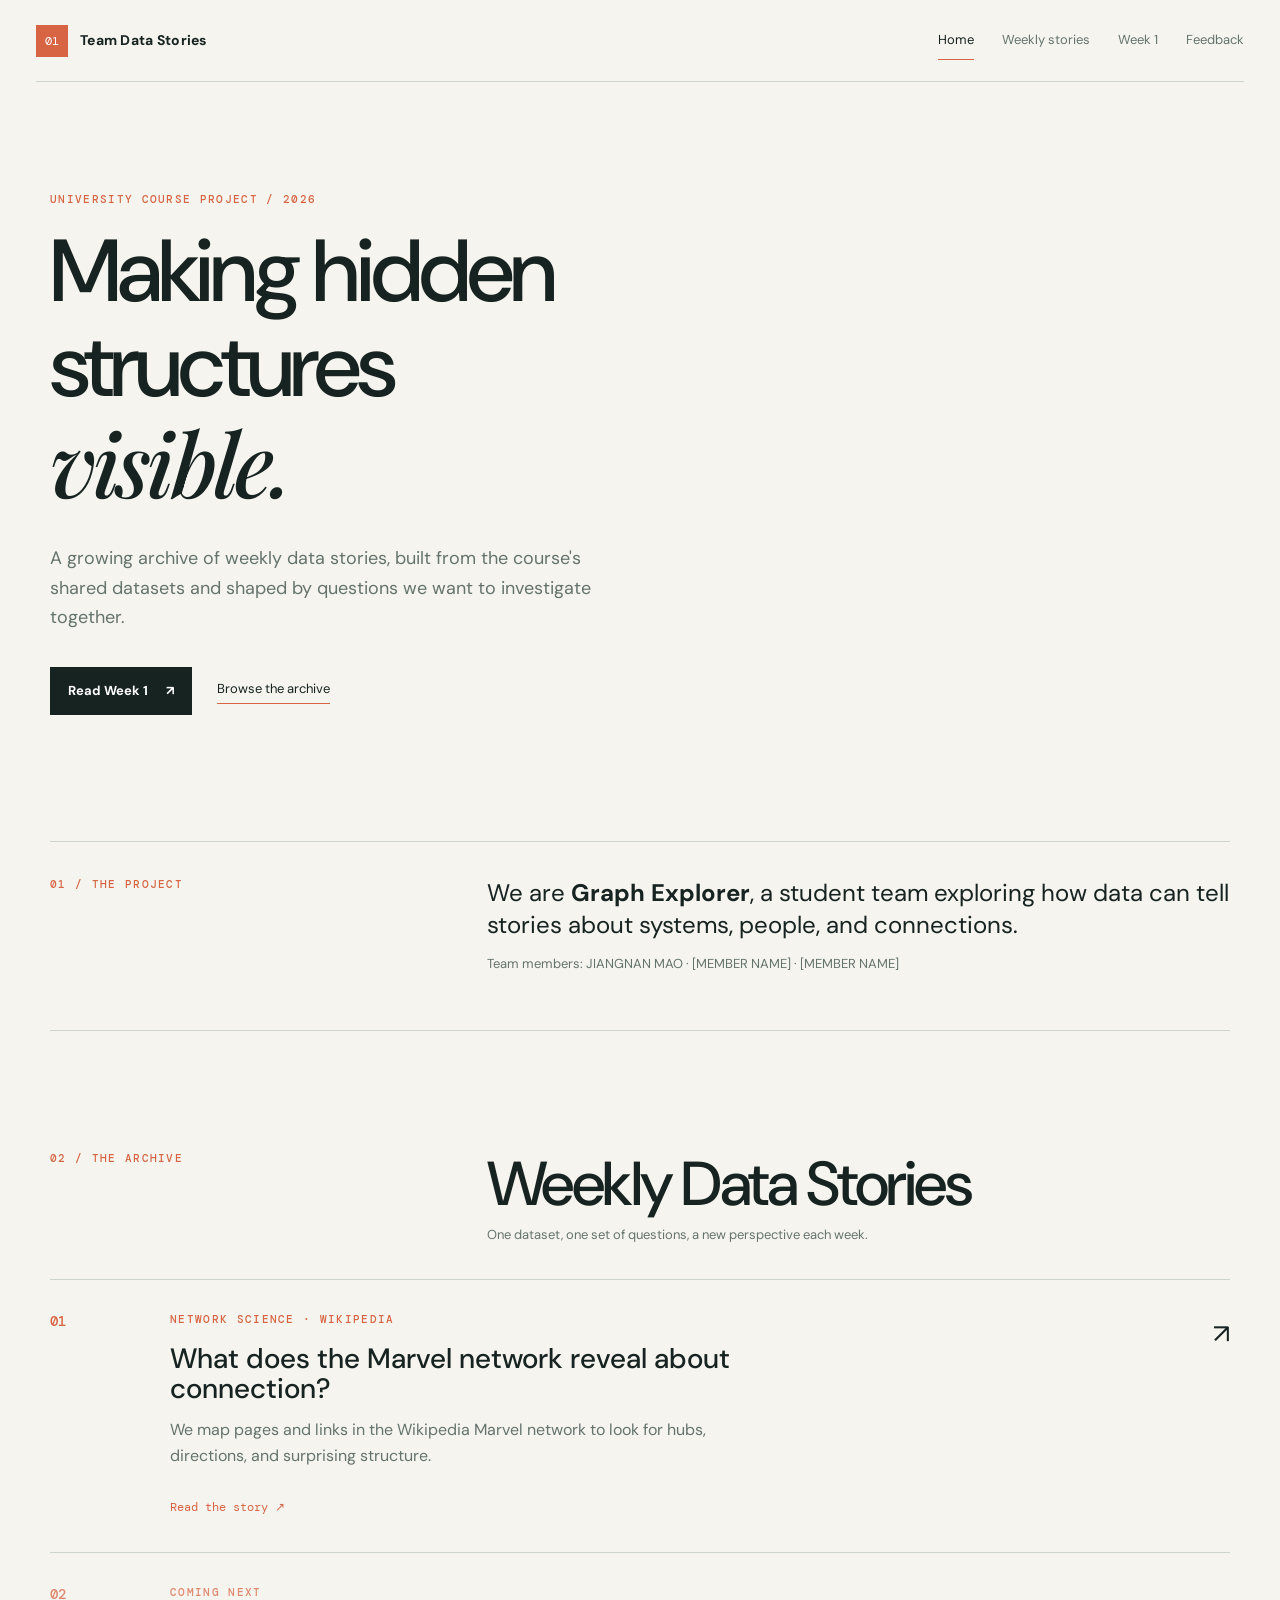
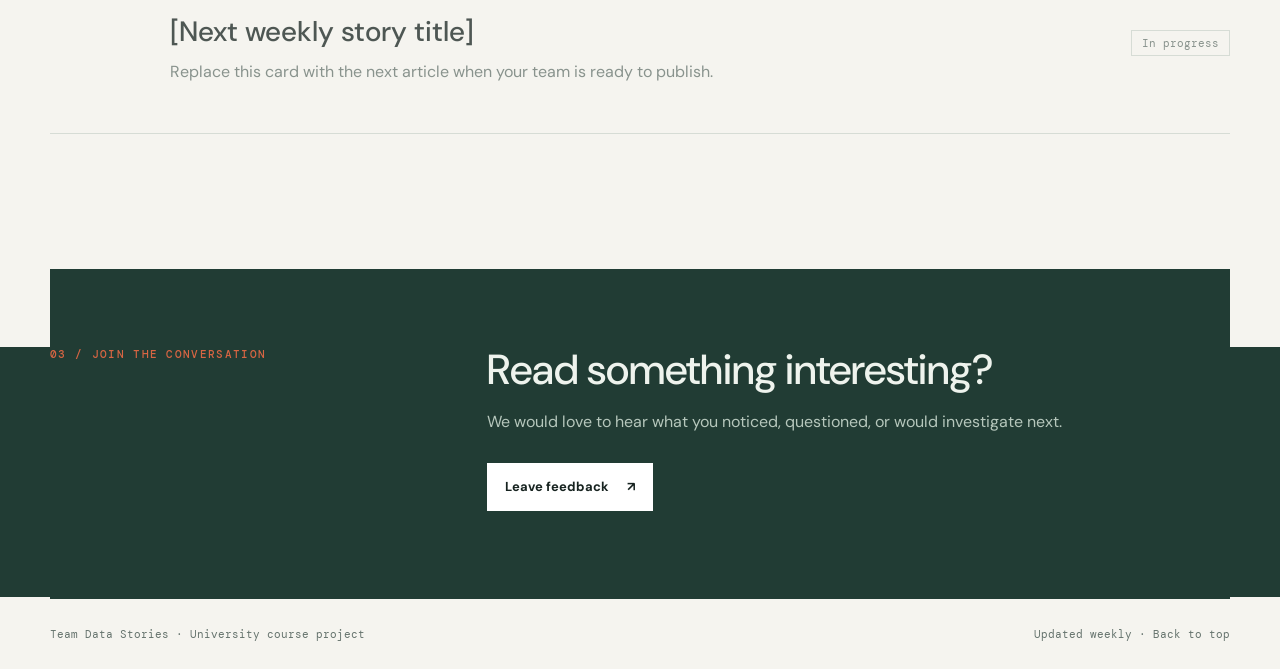
==== index.html @ f57da3f7 "Publish Graph Explorer data stories website" ====
<!doctype html>
<html lang="en">
<head>
  <meta charset="utf-8">
  <meta name="viewport" content="width=device-width, initial-scale=1">
  <meta name="description" content="Weekly interactive data stories by a university course project team.">
  <title>Team Data Stories | University Course Project</title>
  <link rel="stylesheet" href="styles.css">
  <script src="script.js" defer></script>
</head>
<body>
  <header class="site-header">
    <a class="brand" href="index.html" aria-label="Team Data Stories home"><span class="brand-mark">01</span><span>Team Data Stories</span></a>
    <button class="menu-toggle" type="button" aria-expanded="false" aria-controls="site-nav">Menu</button>
    <nav id="site-nav" class="site-nav" aria-label="Main navigation">
      <a class="active" href="index.html">Home</a><a href="index.html#stories">Weekly stories</a><a href="week1.html">Week 1</a><a href="index.html#feedback">Feedback</a>
    </nav>
  </header>
  <main>
    <section class="hero page-grid" aria-labelledby="hero-title">
      <div class="hero-copy">
        <p class="eyebrow">University course project / 2026</p>
        <!-- EDIT HERE: replace the project title and intro once your team has chosen them. -->
        <h1 id="hero-title">Making hidden structures<br><em>visible.</em></h1>
        <p class="hero-lede">A growing archive of weekly data stories, built from the course's shared datasets and shaped by questions we want to investigate together.</p>
        <div class="hero-actions"><a class="button button-dark" href="week1.html">Read Week 1 <span aria-hidden="true">↗</span></a><a class="text-link" href="#stories">Browse the archive</a></div>
      </div>
      <div class="hero-graphic" aria-label="Abstract network diagram showing connected points"><span class="orbit orbit-one"></span><span class="orbit orbit-two"></span><span class="node node-a"></span><span class="node node-b"></span><span class="node node-c"></span><span class="node node-d"></span><span class="node node-e"></span><span class="node node-f"></span><span class="line line-one"></span><span class="line line-two"></span><span class="line line-three"></span><span class="line line-four"></span><span class="graphic-label label-top">question</span><span class="graphic-label label-bottom">evidence</span></div>
    </section>
    <section class="intro-strip page-grid" aria-label="Project details"><p class="section-kicker">01 / The project</p><div><!-- EDIT HERE: replace the placeholders below with your team details. --><p class="intro-text">We are <strong>Graph Explorer</strong>, a student team exploring how data can tell stories about systems, people, and connections.</p><p class="muted">Team members: JIANGNAN MAO · [MEMBER NAME] · [MEMBER NAME]</p></div></section>
    <section id="stories" class="stories-section page-grid" aria-labelledby="stories-title"><div class="section-heading"><p class="section-kicker">02 / The archive</p><h2 id="stories-title">Weekly Data Stories</h2><p class="muted">One dataset, one set of questions, a new perspective each week.</p></div><div class="story-list"><a class="story-card story-card-featured" href="week1.html"><div class="story-number">01</div><div class="story-content"><p class="tag">Network science · Wikipedia</p><h3>What does the Marvel network reveal about connection?</h3><p>We map pages and links in the Wikipedia Marvel network to look for hubs, directions, and surprising structure.</p><span class="card-link">Read the story <span aria-hidden="true">↗</span></span></div><div class="card-arrow" aria-hidden="true">↗</div></a><div class="story-card story-card-next" aria-label="Week 2 placeholder"><div class="story-number">02</div><div class="story-content"><p class="tag">Coming next</p><h3>[Next weekly story title]</h3><p>Replace this card with the next article when your team is ready to publish.</p></div><span class="status-pill">In progress</span></div></div></section>
    <section id="feedback" class="feedback-band page-grid" aria-labelledby="feedback-title"><p class="section-kicker">03 / Join the conversation</p><div class="feedback-copy"><h2 id="feedback-title">Read something interesting?</h2><p>We would love to hear what you noticed, questioned, or would investigate next.</p><!-- EDIT HERE: replace the placeholder address before publishing. --><a class="button button-light" href="mailto:YOUR_TEAM_EMAIL@example.com?subject=Feedback%20on%20our%20data%20story">Leave feedback <span aria-hidden="true">↗</span></a></div></section>
  </main>
  <footer class="site-footer page-grid"><p>Team Data Stories · University course project</p><p>Updated weekly · <a href="index.html">Back to top</a></p></footer>
</body>
</html>
---- styles.css ----
@import url('https://fonts.googleapis.com/css2?family=DM+Mono:wght@400;500&family=DM+Sans:wght@400;500;700&family=Playfair+Display:ital,wght@0,500;0,600;1,500;1,600&display=swap');

.story-copy { max-width:680px; color:var(--muted); font-size:17px; }.story-copy strong { color:var(--ink); }.note { max-width:680px; margin:18px 0 0; color:var(--muted); font-size:12px; }.stat-row { display:grid; grid-template-columns:repeat(3, 1fr); gap:12px; margin:32px 0 0; }.stat-row div { padding:18px; background:var(--cream); border-top:2px solid var(--accent); }.stat-row strong { display:block; font-size:30px; line-height:1; }.stat-row span { display:block; margin-top:8px; color:var(--muted); font:11px var(--mono); }.method-details { max-width:680px; margin-top:30px; border-top:1px solid var(--line); border-bottom:1px solid var(--line); }.method-details summary { cursor:pointer; padding:15px 0; color:var(--accent); font:12px var(--mono); }.method-details p { margin:0 0 18px; color:var(--muted); font-size:14px; }.compare-callout { display:grid; grid-template-columns:1fr 1fr; gap:8px 20px; max-width:560px; margin:30px 0 0; padding:20px; background:var(--cream); }.compare-callout span { color:var(--muted); font:11px var(--mono); text-transform:uppercase; }.compare-callout strong { font-size:22px; }.node-explorer { max-width:680px; margin-top:30px; border:1px solid var(--line); background:#fbfaf6; }.explorer-tabs { display:flex; gap:0; border-bottom:1px solid var(--line); }.explorer-tab { flex:1; border:0; border-right:1px solid var(--line); padding:14px 12px; background:transparent; color:var(--muted); cursor:pointer; font:12px var(--mono); }.explorer-tab:last-child { border-right:0; }.explorer-tab.is-active { background:var(--deep); color:#fff; }.ranking-panel { padding:18px 20px 20px; }.ranking-panel.is-hidden { display:none; }.ranking-list { margin:0; padding-left:28px; }.ranking-list li { display:flex; justify-content:space-between; gap:20px; padding:9px 0 9px 6px; border-bottom:1px solid var(--line); }.ranking-list li::marker { color:var(--accent); font:12px var(--mono); }.ranking-list strong { color:var(--accent); font:500 14px var(--mono); }.ranking-caption { margin:15px 0 0; color:var(--muted); font-size:11px; }.reflection-box { max-width:680px; padding:22px 24px; border-left:3px solid var(--accent); background:var(--cream); }.reflection-box p { margin-bottom:15px; color:var(--muted); }.reflection-box p:last-child { margin-bottom:0; }.limitations-list { max-width:680px; margin:0; padding-left:20px; color:var(--muted); }.limitations-list li { margin-bottom:12px; padding-left:6px; }

:root { --ink:#172320; --muted:#65736d; --paper:#f5f4ef; --cream:#e9eee7; --accent:#d76543; --line:#ccd5cd; --deep:#213c34; --serif:'Playfair Display', Georgia, serif; --sans:'DM Sans', Arial, sans-serif; --mono:'DM Mono', monospace; }
* { box-sizing:border-box; }
html { scroll-behavior:smooth; }
body { margin:0; background:var(--paper); color:var(--ink); font-family:var(--sans); line-height:1.65; }
a { color:inherit; text-decoration:none; }
.page-grid { width:min(1180px, calc(100% - 72px)); margin:0 auto; }
.site-header { display:flex; align-items:center; justify-content:space-between; width:min(1280px, calc(100% - 72px)); margin:0 auto; min-height:82px; border-bottom:1px solid var(--line); }
.brand { display:flex; align-items:center; gap:12px; font-size:14px; font-weight:700; letter-spacing:.02em; }
.brand-mark { display:grid; place-items:center; width:32px; height:32px; background:var(--accent); color:#fff; font:12px var(--mono); }
.site-nav { display:flex; gap:28px; font-size:13px; color:var(--muted); }
.site-nav a { padding:8px 0; border-bottom:1px solid transparent; }
.site-nav a:hover,.site-nav a.active { color:var(--ink); border-color:var(--accent); }
.menu-toggle { display:none; border:1px solid var(--line); background:transparent; padding:8px 12px; font:12px var(--mono); }
.hero { display:grid; grid-template-columns:1.1fr .9fr; gap:7%; align-items:center; padding:110px 0 126px; }
.eyebrow,.section-kicker,.tag { margin:0 0 18px; color:var(--accent); font:500 11px var(--mono); letter-spacing:.12em; text-transform:uppercase; }
h1,h2,h3,p { margin-top:0; }
h1,h2,h3 { line-height:1.08; font-weight:500; }
h1 { margin-bottom:28px; font-size:clamp(48px, 7vw, 88px); letter-spacing:-.045em; }
h1 em,h2 em { font-family:var(--serif); font-weight:500; }
.hero-lede { max-width:560px; margin-bottom:34px; font-size:18px; color:var(--muted); }
.hero-actions { display:flex; align-items:center; gap:25px; }
.button { display:inline-flex; align-items:center; gap:18px; padding:13px 18px; font-size:13px; font-weight:700; transition:transform .2s ease, background .2s ease; }
.button:hover { transform:translateY(-2px); }
.button-dark { background:var(--ink); color:#fff; }.button-light { background:#fff; color:var(--ink); }
.text-link { border-bottom:1px solid var(--accent); padding-bottom:4px; font-size:13px; }
.hero-graphic { position:relative; aspect-ratio:1/1; max-width:450px; margin-left:auto; background:var(--cream); overflow:hidden; }
.hero-graphic:before { content:''; position:absolute; inset:13%; border:1px solid #b9cabe; border-radius:50%; }
.orbit { position:absolute; border:1px solid #b9cabe; border-radius:50%; }.orbit-one { inset:27% 7%; transform:rotate(36deg); }.orbit-two { inset:8% 28%; transform:rotate(-43deg); }
.node { position:absolute; width:14px; height:14px; border-radius:50%; background:var(--accent); z-index:2; }.node-a{top:23%;left:23%}.node-b{top:42%;left:51%}.node-c{top:68%;left:25%}.node-d{top:25%;right:19%}.node-e{bottom:16%;right:27%}.node-f{top:62%;right:11%;width:8px;height:8px;background:var(--deep)}
.line { position:absolute; height:1px; background:#8aa599; transform-origin:left; z-index:1; }.line-one{width:180px;top:27%;left:25%;transform:rotate(27deg)}.line-two{width:150px;top:45%;left:52%;transform:rotate(53deg)}.line-three{width:155px;top:69%;left:27%;transform:rotate(-18deg)}.line-four{width:195px;top:28%;left:26%;transform:rotate(-3deg)}
.graphic-label { position:absolute; font:11px var(--mono); color:var(--muted); }.label-top{top:10%;right:10%}.label-bottom{bottom:9%;left:11%}
.intro-strip { display:grid; grid-template-columns:1fr 2.1fr; gap:7%; padding:35px 0 42px; border-top:1px solid var(--line); border-bottom:1px solid var(--line); }.intro-text { max-width:760px; margin-bottom:12px; font-size:24px; line-height:1.35; }.muted { color:var(--muted); font-size:13px; }
.stories-section { padding:120px 0 135px; }.section-heading { display:grid; grid-template-columns:1fr 2.1fr; gap:7%; align-items:end; margin-bottom:40px; }.section-heading .section-kicker { align-self:start; }.section-heading h2 { margin:0; font-size:clamp(38px,5vw,62px); letter-spacing:-.04em; }.section-heading .muted { grid-column:2; margin:0; }
.story-list { border-top:1px solid var(--line); }.story-card { display:grid; grid-template-columns:90px 1fr auto; gap:30px; align-items:start; padding:32px 0; border-bottom:1px solid var(--line); transition:padding .2s ease, background .2s ease; }.story-card-featured:hover { padding-left:14px; padding-right:14px; background:var(--cream); }.story-number { font:500 14px var(--mono); color:var(--accent); }.story-content { max-width:650px; }.story-content h3 { margin-bottom:12px; font-size:28px; }.story-content p:not(.tag) { color:var(--muted); max-width:570px; }.card-link { display:inline-block; margin-top:14px; color:var(--accent); font:12px var(--mono); }.card-arrow { font-size:27px; }.status-pill { align-self:center; border:1px solid var(--line); padding:5px 10px; color:var(--muted); font:11px var(--mono); }.story-card-next { opacity:.75; }
.feedback-band { display:grid; grid-template-columns:1fr 2.1fr; gap:7%; padding:78px 0 88px; background:var(--deep); color:#eef3ed; }.feedback-band:before { content:''; position:absolute; left:0; right:0; height:250px; background:var(--deep); z-index:-1; }.feedback-copy h2 { margin-bottom:16px; font-size:42px; }.feedback-copy p { color:#b6c7bc; margin-bottom:28px; }
.site-footer { display:flex; justify-content:space-between; padding:28px 0; color:var(--muted); font:11px var(--mono); }.site-footer p { margin:0; }
.article-hero { padding:100px 0 70px; border-bottom:1px solid var(--line); }.article-hero h1 { max-width:900px; font-size:clamp(48px,7vw,82px); }.article-dek { max-width:600px; color:var(--muted); font-size:18px; }.article-meta { display:flex; gap:25px; margin-top:52px; color:var(--muted); font:11px var(--mono); text-transform:uppercase; letter-spacing:.05em; }.article-layout { display:grid; grid-template-columns:220px minmax(0,700px); gap:10%; padding-top:72px; padding-bottom:100px; }.article-toc { position:sticky; top:24px; align-self:start; display:flex; flex-direction:column; gap:11px; font-size:12px; }.article-toc a { color:var(--muted); }.article-toc a:hover { color:var(--accent); }.article-body { min-width:0; }.article-section { padding:58px 0; border-top:1px solid var(--line); scroll-margin-top:20px; }.article-section.first-section { padding-top:0; border-top:0; }.article-section h2 { margin-bottom:18px; font-size:39px; letter-spacing:-.03em; }.placeholder-copy { color:var(--muted); font-size:17px; }.visual-section { padding-bottom:70px; }.data-figure { margin:34px 0 0; }.data-figure img { display:block; width:100%; height:auto; background:var(--cream); border:1px solid var(--line); }.data-figure figcaption { margin-top:10px; color:var(--muted); font-size:11px; }.placeholder-list { border-left:3px solid var(--accent); padding-left:20px; color:var(--muted); }.placeholder-list p { margin-bottom:12px; }.final-section { padding-bottom:0; }.final-section .text-link { display:inline-block; margin-top:15px; }
+@media (max-width:760px) { .page-grid,.site-header{width:min(100% - 36px,1180px)} .site-header{min-height:70px}.menu-toggle{display:block}.site-nav{display:none;position:absolute;top:70px;left:18px;right:18px;z-index:5;flex-direction:column;gap:0;padding:10px 18px;background:var(--paper);border:1px solid var(--line)}.site-nav.is-open{display:flex}.site-nav a{padding:10px 0}.hero{grid-template-columns:1fr;gap:48px;padding:70px 0 78px}.hero h1{font-size:56px}.hero-lede{font-size:16px}.hero-graphic{width:82%;margin:0 auto}.intro-strip,.section-heading,.feedback-band{grid-template-columns:1fr;gap:18px}.intro-text{font-size:21px}.section-heading{margin-bottom:28px}.section-heading .muted{grid-column:auto}.stories-section{padding:80px 0}.story-card{grid-template-columns:38px 1fr;gap:14px}.card-arrow,.status-pill{display:none}.story-content h3{font-size:24px}.feedback-band{padding:60px 18px;margin:0;width:100%;}.feedback-band:before{height:290px}.article-hero{padding:70px 0 48px}.article-hero h1{font-size:52px}.article-layout{grid-template-columns:1fr;gap:36px;padding-top:48px}.article-toc{position:static;display:grid;grid-template-columns:repeat(2,1fr);gap:10px 18px;padding-bottom:25px;border-bottom:1px solid var(--line)}.article-toc .section-kicker{grid-column:1/-1;margin-bottom:2px}.article-section h2{font-size:34px}.site-footer{display:block;padding:24px 0}.site-footer p+p{margin-top:8px} }
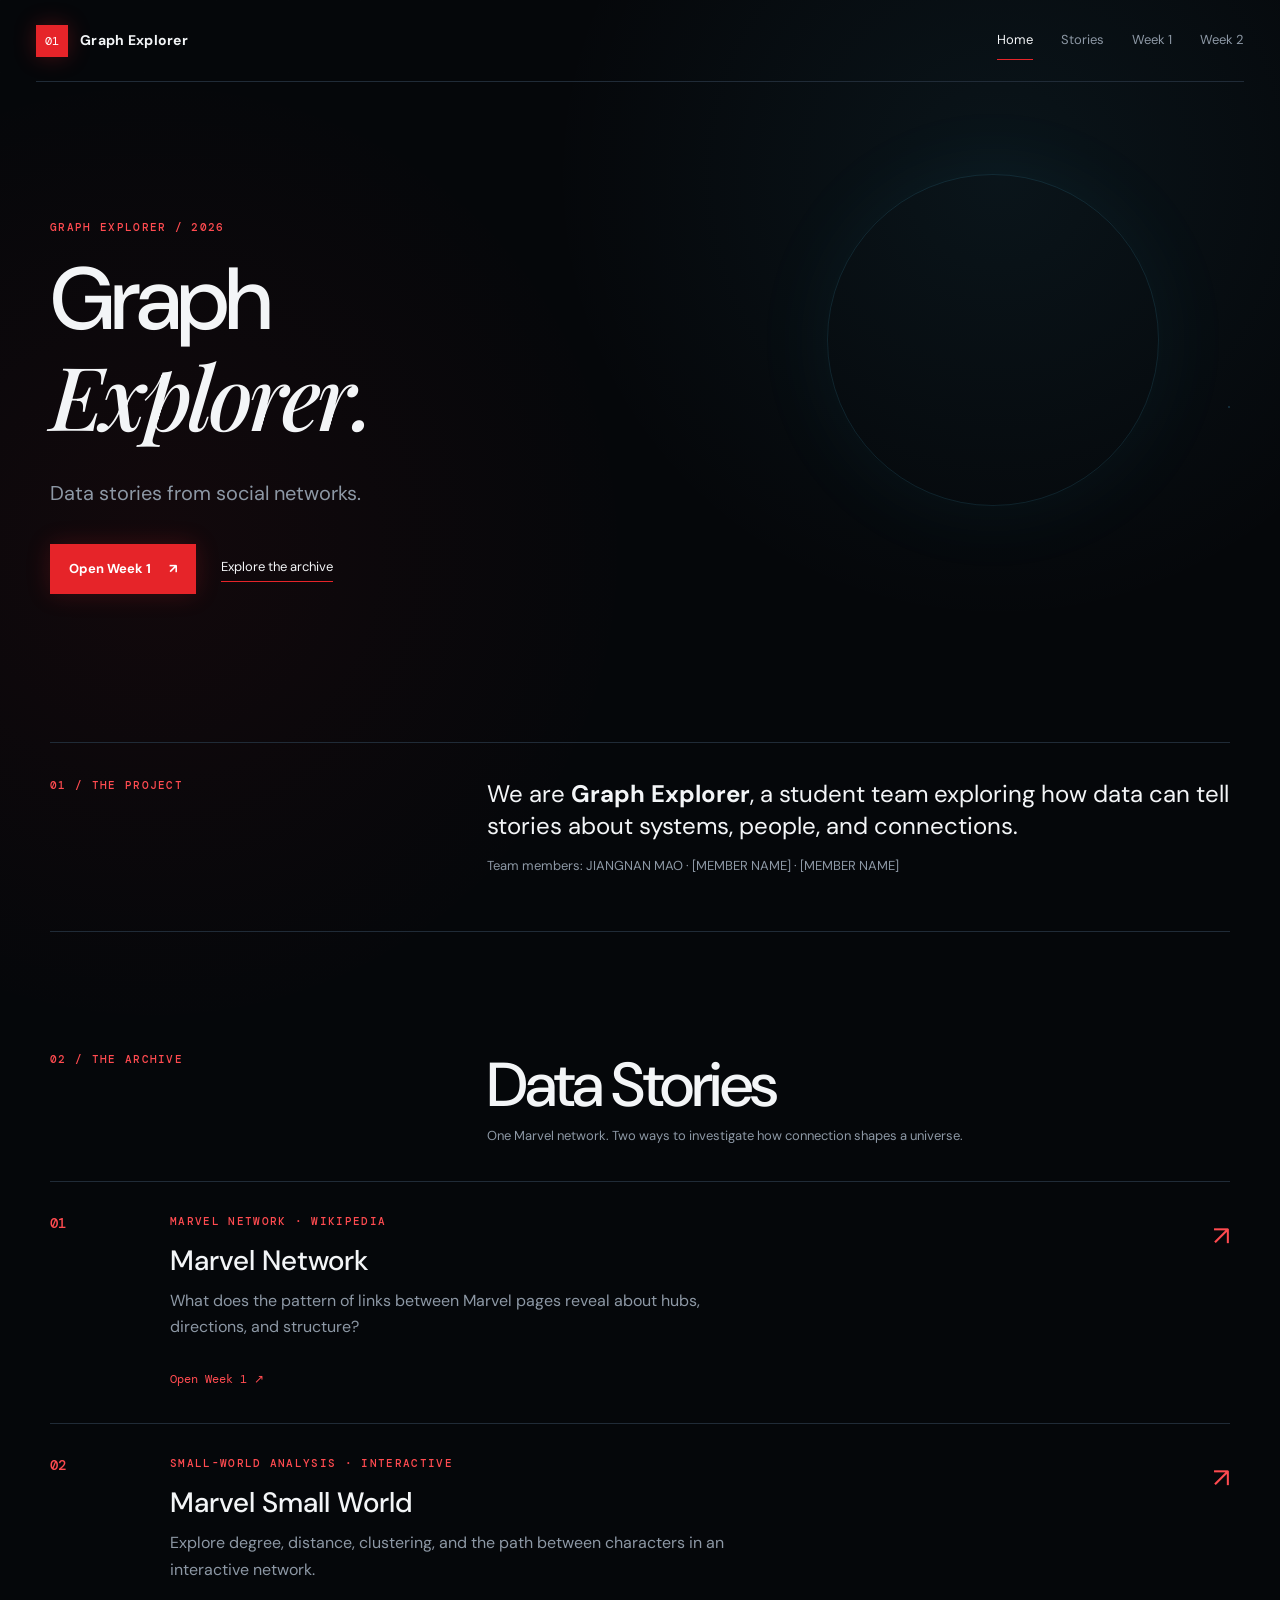
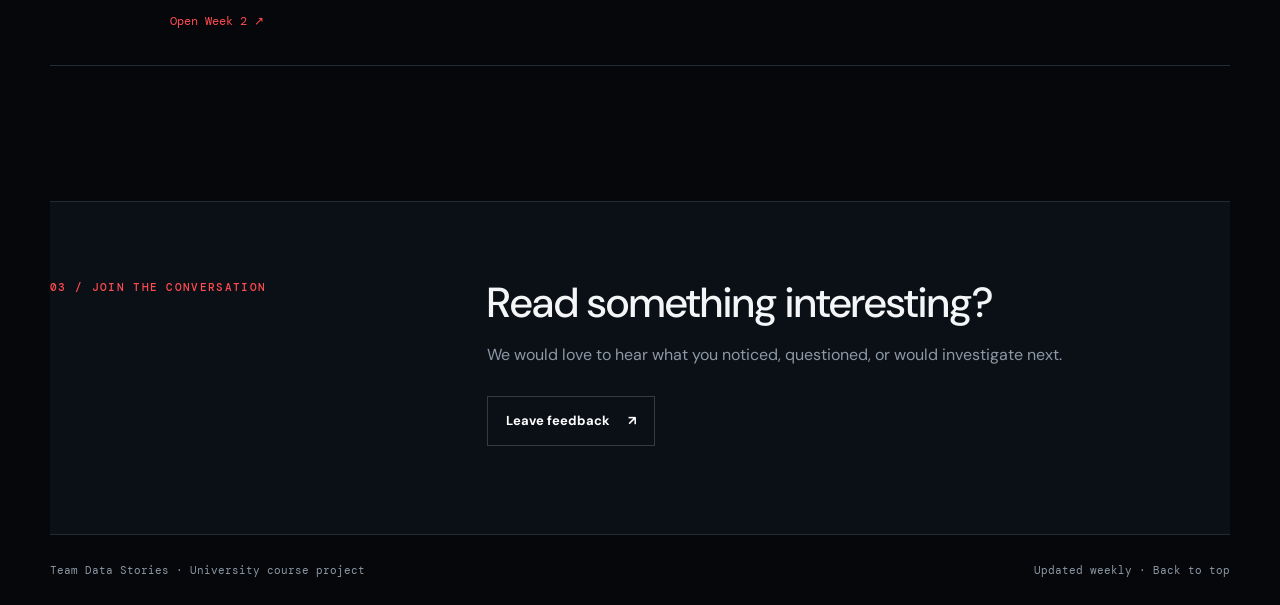
==== commit 076eabd0: "Publish complete Week 2 website" ====
--- a/index.html
+++ b/index.html
@@ -10,25 +10,25 @@
 </head>
 <body>
   <header class="site-header">
-    <a class="brand" href="index.html" aria-label="Team Data Stories home"><span class="brand-mark">01</span><span>Team Data Stories</span></a>
+    <a class="brand" href="index.html" aria-label="Graph Explorer home"><span class="brand-mark">01</span><span>Graph Explorer</span></a>
     <button class="menu-toggle" type="button" aria-expanded="false" aria-controls="site-nav">Menu</button>
     <nav id="site-nav" class="site-nav" aria-label="Main navigation">
-      <a class="active" href="index.html">Home</a><a href="index.html#stories">Weekly stories</a><a href="week1.html">Week 1</a><a href="index.html#feedback">Feedback</a>
+      <a class="active" href="index.html">Home</a><a href="index.html#stories">Stories</a><a href="week1.html">Week 1</a><a href="week2/week2.html">Week 2</a>
     </nav>
   </header>
   <main>
     <section class="hero page-grid" aria-labelledby="hero-title">
       <div class="hero-copy">
-        <p class="eyebrow">University course project / 2026</p>
+        <p class="eyebrow">Graph Explorer / 2026</p>
         <!-- EDIT HERE: replace the project title and intro once your team has chosen them. -->
-        <h1 id="hero-title">Making hidden structures<br><em>visible.</em></h1>
-        <p class="hero-lede">A growing archive of weekly data stories, built from the course's shared datasets and shaped by questions we want to investigate together.</p>
-        <div class="hero-actions"><a class="button button-dark" href="week1.html">Read Week 1 <span aria-hidden="true">↗</span></a><a class="text-link" href="#stories">Browse the archive</a></div>
+        <h1 id="hero-title">Graph<br><em>Explorer.</em></h1>
+        <p class="hero-lede">Data stories from social networks.</p>
+        <div class="hero-actions"><a class="button button-dark" href="week1.html">Open Week 1 <span aria-hidden="true">↗</span></a><a class="text-link" href="#stories">Explore the archive</a></div>
       </div>
       <div class="hero-graphic" aria-label="Abstract network diagram showing connected points"><span class="orbit orbit-one"></span><span class="orbit orbit-two"></span><span class="node node-a"></span><span class="node node-b"></span><span class="node node-c"></span><span class="node node-d"></span><span class="node node-e"></span><span class="node node-f"></span><span class="line line-one"></span><span class="line line-two"></span><span class="line line-three"></span><span class="line line-four"></span><span class="graphic-label label-top">question</span><span class="graphic-label label-bottom">evidence</span></div>
     </section>
     <section class="intro-strip page-grid" aria-label="Project details"><p class="section-kicker">01 / The project</p><div><!-- EDIT HERE: replace the placeholders below with your team details. --><p class="intro-text">We are <strong>Graph Explorer</strong>, a student team exploring how data can tell stories about systems, people, and connections.</p><p class="muted">Team members: JIANGNAN MAO · [MEMBER NAME] · [MEMBER NAME]</p></div></section>
-    <section id="stories" class="stories-section page-grid" aria-labelledby="stories-title"><div class="section-heading"><p class="section-kicker">02 / The archive</p><h2 id="stories-title">Weekly Data Stories</h2><p class="muted">One dataset, one set of questions, a new perspective each week.</p></div><div class="story-list"><a class="story-card story-card-featured" href="week1.html"><div class="story-number">01</div><div class="story-content"><p class="tag">Network science · Wikipedia</p><h3>What does the Marvel network reveal about connection?</h3><p>We map pages and links in the Wikipedia Marvel network to look for hubs, directions, and surprising structure.</p><span class="card-link">Read the story <span aria-hidden="true">↗</span></span></div><div class="card-arrow" aria-hidden="true">↗</div></a><div class="story-card story-card-next" aria-label="Week 2 placeholder"><div class="story-number">02</div><div class="story-content"><p class="tag">Coming next</p><h3>[Next weekly story title]</h3><p>Replace this card with the next article when your team is ready to publish.</p></div><span class="status-pill">In progress</span></div></div></section>
+    <section id="stories" class="stories-section page-grid" aria-labelledby="stories-title"><div class="section-heading"><p class="section-kicker">02 / The archive</p><h2 id="stories-title">Data Stories</h2><p class="muted">One Marvel network. Two ways to investigate how connection shapes a universe.</p></div><div class="story-list"><a class="story-card story-card-featured" href="week1.html"><div class="story-number">01</div><div class="story-content"><p class="tag">Marvel network · Wikipedia</p><h3>Marvel Network</h3><p>What does the pattern of links between Marvel pages reveal about hubs, directions, and structure?</p><span class="card-link">Open Week 1 <span aria-hidden="true">↗</span></span></div><div class="card-arrow" aria-hidden="true">↗</div></a><a class="story-card story-card-featured" href="week2/week2.html"><div class="story-number">02</div><div class="story-content"><p class="tag">Small-world analysis · Interactive</p><h3>Marvel Small World</h3><p>Explore degree, distance, clustering, and the path between characters in an interactive network.</p><span class="card-link">Open Week 2 <span aria-hidden="true">↗</span></span></div><div class="card-arrow" aria-hidden="true">↗</div></a></div></section>
     <section id="feedback" class="feedback-band page-grid" aria-labelledby="feedback-title"><p class="section-kicker">03 / Join the conversation</p><div class="feedback-copy"><h2 id="feedback-title">Read something interesting?</h2><p>We would love to hear what you noticed, questioned, or would investigate next.</p><!-- EDIT HERE: replace the placeholder address before publishing. --><a class="button button-light" href="mailto:YOUR_TEAM_EMAIL@example.com?subject=Feedback%20on%20our%20data%20story">Leave feedback <span aria-hidden="true">↗</span></a></div></section>
   </main>
   <footer class="site-footer page-grid"><p>Team Data Stories · University course project</p><p>Updated weekly · <a href="index.html">Back to top</a></p></footer>
--- a/styles.css
+++ b/styles.css
@@ -1,42 +1,64 @@
 @import url('https://fonts.googleapis.com/css2?family=DM+Mono:wght@400;500&family=DM+Sans:wght@400;500;700&family=Playfair+Display:ital,wght@0,500;0,600;1,500;1,600&display=swap');
 
-.story-copy { max-width:680px; color:var(--muted); font-size:17px; }.story-copy strong { color:var(--ink); }.note { max-width:680px; margin:18px 0 0; color:var(--muted); font-size:12px; }.stat-row { display:grid; grid-template-columns:repeat(3, 1fr); gap:12px; margin:32px 0 0; }.stat-row div { padding:18px; background:var(--cream); border-top:2px solid var(--accent); }.stat-row strong { display:block; font-size:30px; line-height:1; }.stat-row span { display:block; margin-top:8px; color:var(--muted); font:11px var(--mono); }.method-details { max-width:680px; margin-top:30px; border-top:1px solid var(--line); border-bottom:1px solid var(--line); }.method-details summary { cursor:pointer; padding:15px 0; color:var(--accent); font:12px var(--mono); }.method-details p { margin:0 0 18px; color:var(--muted); font-size:14px; }.compare-callout { display:grid; grid-template-columns:1fr 1fr; gap:8px 20px; max-width:560px; margin:30px 0 0; padding:20px; background:var(--cream); }.compare-callout span { color:var(--muted); font:11px var(--mono); text-transform:uppercase; }.compare-callout strong { font-size:22px; }.node-explorer { max-width:680px; margin-top:30px; border:1px solid var(--line); background:#fbfaf6; }.explorer-tabs { display:flex; gap:0; border-bottom:1px solid var(--line); }.explorer-tab { flex:1; border:0; border-right:1px solid var(--line); padding:14px 12px; background:transparent; color:var(--muted); cursor:pointer; font:12px var(--mono); }.explorer-tab:last-child { border-right:0; }.explorer-tab.is-active { background:var(--deep); color:#fff; }.ranking-panel { padding:18px 20px 20px; }.ranking-panel.is-hidden { display:none; }.ranking-list { margin:0; padding-left:28px; }.ranking-list li { display:flex; justify-content:space-between; gap:20px; padding:9px 0 9px 6px; border-bottom:1px solid var(--line); }.ranking-list li::marker { color:var(--accent); font:12px var(--mono); }.ranking-list strong { color:var(--accent); font:500 14px var(--mono); }.ranking-caption { margin:15px 0 0; color:var(--muted); font-size:11px; }.reflection-box { max-width:680px; padding:22px 24px; border-left:3px solid var(--accent); background:var(--cream); }.reflection-box p { margin-bottom:15px; color:var(--muted); }.reflection-box p:last-child { margin-bottom:0; }.limitations-list { max-width:680px; margin:0; padding-left:20px; color:var(--muted); }.limitations-list li { margin-bottom:12px; padding-left:6px; }
-
-:root { --ink:#172320; --muted:#65736d; --paper:#f5f4ef; --cream:#e9eee7; --accent:#d76543; --line:#ccd5cd; --deep:#213c34; --serif:'Playfair Display', Georgia, serif; --sans:'DM Sans', Arial, sans-serif; --mono:'DM Mono', monospace; }
+:root {
+  --ink:#f3f5f7; --muted:#8d98a5; --paper:#05070a; --cream:#111923; --panel:#0b1017;
+  --accent:#e62429; --accent-bright:#ff4b50; --cyan:#4cc9f0; --line:#202b37; --deep:#111923;
+  --serif:'Playfair Display', Georgia, serif; --sans:'DM Sans', Arial, sans-serif; --mono:'DM Mono', monospace;
+}
 * { box-sizing:border-box; }
 html { scroll-behavior:smooth; }
-body { margin:0; background:var(--paper); color:var(--ink); font-family:var(--sans); line-height:1.65; }
+body { margin:0; background:radial-gradient(circle at 78% 8%, rgba(76,201,240,.07), transparent 28rem), radial-gradient(circle at 12% 25%, rgba(230,36,41,.06), transparent 30rem), var(--paper); color:var(--ink); font-family:var(--sans); line-height:1.65; }
+body::before { position:fixed; inset:0; z-index:-1; pointer-events:none; opacity:.18; background-image:linear-gradient(rgba(255,255,255,.025) 1px, transparent 1px), linear-gradient(90deg, rgba(255,255,255,.025) 1px, transparent 1px); background-size:72px 72px; content:''; mask-image:linear-gradient(to bottom, #000, transparent 72%); }
 a { color:inherit; text-decoration:none; }
 .page-grid { width:min(1180px, calc(100% - 72px)); margin:0 auto; }
-.site-header { display:flex; align-items:center; justify-content:space-between; width:min(1280px, calc(100% - 72px)); margin:0 auto; min-height:82px; border-bottom:1px solid var(--line); }
-.brand { display:flex; align-items:center; gap:12px; font-size:14px; font-weight:700; letter-spacing:.02em; }
-.brand-mark { display:grid; place-items:center; width:32px; height:32px; background:var(--accent); color:#fff; font:12px var(--mono); }
-.site-nav { display:flex; gap:28px; font-size:13px; color:var(--muted); }
-.site-nav a { padding:8px 0; border-bottom:1px solid transparent; }
+.site-header { position:relative; z-index:5; display:flex; align-items:center; justify-content:space-between; width:min(1280px, calc(100% - 72px)); min-height:82px; margin:0 auto; border-bottom:1px solid var(--line); }
+.brand { display:flex; align-items:center; gap:12px; color:var(--ink); font-size:14px; font-weight:700; letter-spacing:.02em; }
+.brand-mark { display:grid; place-items:center; width:32px; height:32px; background:var(--accent); color:#fff; font:12px var(--mono); box-shadow:0 0 22px rgba(230,36,41,.28); }
+.site-nav { display:flex; gap:28px; color:var(--muted); font-size:13px; }
+.site-nav a { padding:8px 0; border-bottom:1px solid transparent; transition:color .2s, border-color .2s; }
 .site-nav a:hover,.site-nav a.active { color:var(--ink); border-color:var(--accent); }
-.menu-toggle { display:none; border:1px solid var(--line); background:transparent; padding:8px 12px; font:12px var(--mono); }
-.hero { display:grid; grid-template-columns:1.1fr .9fr; gap:7%; align-items:center; padding:110px 0 126px; }
-.eyebrow,.section-kicker,.tag { margin:0 0 18px; color:var(--accent); font:500 11px var(--mono); letter-spacing:.12em; text-transform:uppercase; }
+.menu-toggle { display:none; border:1px solid var(--line); background:var(--panel); color:var(--ink); padding:8px 12px; font:12px var(--mono); }
+.eyebrow,.section-kicker,.tag { margin:0 0 18px; color:var(--accent-bright); font:500 11px var(--mono); letter-spacing:.12em; text-transform:uppercase; }
 h1,h2,h3,p { margin-top:0; }
 h1,h2,h3 { line-height:1.08; font-weight:500; }
 h1 { margin-bottom:28px; font-size:clamp(48px, 7vw, 88px); letter-spacing:-.045em; }
 h1 em,h2 em { font-family:var(--serif); font-weight:500; }
-.hero-lede { max-width:560px; margin-bottom:34px; font-size:18px; color:var(--muted); }
+.hero { position:relative; display:grid; grid-template-columns:1.1fr .9fr; gap:7%; align-items:center; min-height:660px; padding:100px 0 110px; }
+.hero::after { position:absolute; right:6%; top:14%; width:330px; height:330px; border:1px solid rgba(76,201,240,.13); border-radius:50%; box-shadow:0 0 90px rgba(76,201,240,.06); content:''; pointer-events:none; }
+.hero-copy { position:relative; z-index:1; }
+.hero-lede { max-width:560px; margin-bottom:34px; color:var(--muted); font-size:20px; }
 .hero-actions { display:flex; align-items:center; gap:25px; }
-.button { display:inline-flex; align-items:center; gap:18px; padding:13px 18px; font-size:13px; font-weight:700; transition:transform .2s ease, background .2s ease; }
+.button { display:inline-flex; align-items:center; gap:18px; padding:13px 18px; border:1px solid transparent; font-size:13px; font-weight:700; transition:transform .2s, background .2s, border-color .2s; }
 .button:hover { transform:translateY(-2px); }
-.button-dark { background:var(--ink); color:#fff; }.button-light { background:#fff; color:var(--ink); }
-.text-link { border-bottom:1px solid var(--accent); padding-bottom:4px; font-size:13px; }
-.hero-graphic { position:relative; aspect-ratio:1/1; max-width:450px; margin-left:auto; background:var(--cream); overflow:hidden; }
-.hero-graphic:before { content:''; position:absolute; inset:13%; border:1px solid #b9cabe; border-radius:50%; }
-.orbit { position:absolute; border:1px solid #b9cabe; border-radius:50%; }.orbit-one { inset:27% 7%; transform:rotate(36deg); }.orbit-two { inset:8% 28%; transform:rotate(-43deg); }
-.node { position:absolute; width:14px; height:14px; border-radius:50%; background:var(--accent); z-index:2; }.node-a{top:23%;left:23%}.node-b{top:42%;left:51%}.node-c{top:68%;left:25%}.node-d{top:25%;right:19%}.node-e{bottom:16%;right:27%}.node-f{top:62%;right:11%;width:8px;height:8px;background:var(--deep)}
-.line { position:absolute; height:1px; background:#8aa599; transform-origin:left; z-index:1; }.line-one{width:180px;top:27%;left:25%;transform:rotate(27deg)}.line-two{width:150px;top:45%;left:52%;transform:rotate(53deg)}.line-three{width:155px;top:69%;left:27%;transform:rotate(-18deg)}.line-four{width:195px;top:28%;left:26%;transform:rotate(-3deg)}
-.graphic-label { position:absolute; font:11px var(--mono); color:var(--muted); }.label-top{top:10%;right:10%}.label-bottom{bottom:9%;left:11%}
-.intro-strip { display:grid; grid-template-columns:1fr 2.1fr; gap:7%; padding:35px 0 42px; border-top:1px solid var(--line); border-bottom:1px solid var(--line); }.intro-text { max-width:760px; margin-bottom:12px; font-size:24px; line-height:1.35; }.muted { color:var(--muted); font-size:13px; }
+.button-dark { background:var(--accent); color:#fff; box-shadow:0 0 24px rgba(230,36,41,.2); }
+.button-light { border-color:rgba(255,255,255,.18); background:transparent; color:#fff; }
+.text-link { border-bottom:1px solid var(--accent); padding-bottom:4px; color:var(--ink); font-size:13px; }
+.hero-graphic { position:relative; z-index:1; aspect-ratio:1/1; max-width:450px; margin-left:auto; overflow:hidden; border:1px solid rgba(76,201,240,.15); background:radial-gradient(circle at 50% 50%, rgba(76,201,240,.12), transparent 52%), var(--panel); box-shadow:0 0 80px rgba(76,201,240,.06); }
+.hero-graphic:before { position:absolute; inset:13%; border:1px solid rgba(76,201,240,.26); border-radius:50%; content:''; }
+.orbit { position:absolute; border:1px solid rgba(76,201,240,.24); border-radius:50%; }.orbit-one { inset:27% 7%; transform:rotate(36deg); }.orbit-two { inset:8% 28%; transform:rotate(-43deg); }
+.node { position:absolute; z-index:2; width:14px; height:14px; border-radius:50%; background:var(--accent); box-shadow:0 0 18px rgba(230,36,41,.65); }.node-a{top:23%;left:23%}.node-b{top:42%;left:51%}.node-c{top:68%;left:25%}.node-d{top:25%;right:19%}.node-e{bottom:16%;right:27%}.node-f{top:62%;right:11%;width:8px;height:8px;background:var(--cyan);box-shadow:0 0 18px rgba(76,201,240,.7)}
+.line { position:absolute; z-index:1; height:1px; background:rgba(76,201,240,.4); transform-origin:left; }.line-one{width:180px;top:27%;left:25%;transform:rotate(27deg)}.line-two{width:150px;top:45%;left:52%;transform:rotate(53deg)}.line-three{width:155px;top:69%;left:27%;transform:rotate(-18deg)}.line-four{width:195px;top:28%;left:26%;transform:rotate(-3deg)}
+.graphic-label { position:absolute; color:var(--muted); font:11px var(--mono); }.label-top{top:10%;right:10%}.label-bottom{bottom:9%;left:11%}
+.intro-strip { display:grid; grid-template-columns:1fr 2.1fr; gap:7%; padding:35px 0 42px; border-top:1px solid var(--line); border-bottom:1px solid var(--line); }
+.intro-text { max-width:760px; margin-bottom:12px; color:var(--ink); font-size:24px; line-height:1.35; }.muted { color:var(--muted); font-size:13px; }
 .stories-section { padding:120px 0 135px; }.section-heading { display:grid; grid-template-columns:1fr 2.1fr; gap:7%; align-items:end; margin-bottom:40px; }.section-heading .section-kicker { align-self:start; }.section-heading h2 { margin:0; font-size:clamp(38px,5vw,62px); letter-spacing:-.04em; }.section-heading .muted { grid-column:2; margin:0; }
-.story-list { border-top:1px solid var(--line); }.story-card { display:grid; grid-template-columns:90px 1fr auto; gap:30px; align-items:start; padding:32px 0; border-bottom:1px solid var(--line); transition:padding .2s ease, background .2s ease; }.story-card-featured:hover { padding-left:14px; padding-right:14px; background:var(--cream); }.story-number { font:500 14px var(--mono); color:var(--accent); }.story-content { max-width:650px; }.story-content h3 { margin-bottom:12px; font-size:28px; }.story-content p:not(.tag) { color:var(--muted); max-width:570px; }.card-link { display:inline-block; margin-top:14px; color:var(--accent); font:12px var(--mono); }.card-arrow { font-size:27px; }.status-pill { align-self:center; border:1px solid var(--line); padding:5px 10px; color:var(--muted); font:11px var(--mono); }.story-card-next { opacity:.75; }
-.feedback-band { display:grid; grid-template-columns:1fr 2.1fr; gap:7%; padding:78px 0 88px; background:var(--deep); color:#eef3ed; }.feedback-band:before { content:''; position:absolute; left:0; right:0; height:250px; background:var(--deep); z-index:-1; }.feedback-copy h2 { margin-bottom:16px; font-size:42px; }.feedback-copy p { color:#b6c7bc; margin-bottom:28px; }
+.story-list { border-top:1px solid var(--line); }.story-card { display:grid; grid-template-columns:90px 1fr auto; gap:30px; align-items:start; padding:32px 0; border-bottom:1px solid var(--line); transition:padding .2s, background .2s, border-color .2s; }.story-card-featured:hover { padding-left:14px; padding-right:14px; background:rgba(230,36,41,.06); border-color:rgba(230,36,41,.35); }.story-number { color:var(--accent-bright); font:500 14px var(--mono); }.story-content { max-width:650px; }.story-content h3 { margin-bottom:12px; font-size:28px; }.story-content p:not(.tag) { max-width:570px; color:var(--muted); }.card-link { display:inline-block; margin-top:14px; color:var(--accent-bright); font:12px var(--mono); }.card-arrow { color:var(--accent-bright); font-size:27px; }.status-pill { align-self:center; border:1px solid var(--line); padding:5px 10px; color:var(--muted); font:11px var(--mono); }
+.feedback-band { display:grid; grid-template-columns:1fr 2.1fr; gap:7%; padding:78px 0 88px; border-top:1px solid var(--line); border-bottom:1px solid var(--line); background:var(--panel); color:var(--ink); }.feedback-copy h2 { margin-bottom:16px; font-size:42px; }.feedback-copy p { margin-bottom:28px; color:var(--muted); }
 .site-footer { display:flex; justify-content:space-between; padding:28px 0; color:var(--muted); font:11px var(--mono); }.site-footer p { margin:0; }
-.article-hero { padding:100px 0 70px; border-bottom:1px solid var(--line); }.article-hero h1 { max-width:900px; font-size:clamp(48px,7vw,82px); }.article-dek { max-width:600px; color:var(--muted); font-size:18px; }.article-meta { display:flex; gap:25px; margin-top:52px; color:var(--muted); font:11px var(--mono); text-transform:uppercase; letter-spacing:.05em; }.article-layout { display:grid; grid-template-columns:220px minmax(0,700px); gap:10%; padding-top:72px; padding-bottom:100px; }.article-toc { position:sticky; top:24px; align-self:start; display:flex; flex-direction:column; gap:11px; font-size:12px; }.article-toc a { color:var(--muted); }.article-toc a:hover { color:var(--accent); }.article-body { min-width:0; }.article-section { padding:58px 0; border-top:1px solid var(--line); scroll-margin-top:20px; }.article-section.first-section { padding-top:0; border-top:0; }.article-section h2 { margin-bottom:18px; font-size:39px; letter-spacing:-.03em; }.placeholder-copy { color:var(--muted); font-size:17px; }.visual-section { padding-bottom:70px; }.data-figure { margin:34px 0 0; }.data-figure img { display:block; width:100%; height:auto; background:var(--cream); border:1px solid var(--line); }.data-figure figcaption { margin-top:10px; color:var(--muted); font-size:11px; }.placeholder-list { border-left:3px solid var(--accent); padding-left:20px; color:var(--muted); }.placeholder-list p { margin-bottom:12px; }.final-section { padding-bottom:0; }.final-section .text-link { display:inline-block; margin-top:15px; }
-+@media (max-width:760px) { .page-grid,.site-header{width:min(100% - 36px,1180px)} .site-header{min-height:70px}.menu-toggle{display:block}.site-nav{display:none;position:absolute;top:70px;left:18px;right:18px;z-index:5;flex-direction:column;gap:0;padding:10px 18px;background:var(--paper);border:1px solid var(--line)}.site-nav.is-open{display:flex}.site-nav a{padding:10px 0}.hero{grid-template-columns:1fr;gap:48px;padding:70px 0 78px}.hero h1{font-size:56px}.hero-lede{font-size:16px}.hero-graphic{width:82%;margin:0 auto}.intro-strip,.section-heading,.feedback-band{grid-template-columns:1fr;gap:18px}.intro-text{font-size:21px}.section-heading{margin-bottom:28px}.section-heading .muted{grid-column:auto}.stories-section{padding:80px 0}.story-card{grid-template-columns:38px 1fr;gap:14px}.card-arrow,.status-pill{display:none}.story-content h3{font-size:24px}.feedback-band{padding:60px 18px;margin:0;width:100%;}.feedback-band:before{height:290px}.article-hero{padding:70px 0 48px}.article-hero h1{font-size:52px}.article-layout{grid-template-columns:1fr;gap:36px;padding-top:48px}.article-toc{position:static;display:grid;grid-template-columns:repeat(2,1fr);gap:10px 18px;padding-bottom:25px;border-bottom:1px solid var(--line)}.article-toc .section-kicker{grid-column:1/-1;margin-bottom:2px}.article-section h2{font-size:34px}.site-footer{display:block;padding:24px 0}.site-footer p+p{margin-top:8px} }
+
+.article-hero { position:relative; width:100%; overflow:hidden; padding:0 !important; border-bottom:1px solid rgba(230,36,41,.45); color:#f3f5f7; background:#070a0f url('social%20network/51cfdb553c2550a8dc43050802ce933a.png') center center / cover no-repeat; }
+.article-hero:before { position:absolute; inset:0; background:linear-gradient(90deg, rgba(3,5,8,.95) 0%, rgba(5,8,13,.78) 45%, rgba(5,8,13,.24) 82%, rgba(5,8,13,.34) 100%), linear-gradient(0deg, rgba(3,5,8,.8), rgba(3,5,8,.05) 65%); content:''; }
+.article-hero-inner { position:relative; z-index:1; min-height:530px; display:flex; flex-direction:column; justify-content:center; padding-top:78px; padding-bottom:64px; }.article-hero .eyebrow { color:#ff5960; }.article-hero h1 { max-width:900px; margin-bottom:28px; font-size:clamp(48px,7vw,82px); text-shadow:0 2px 18px rgba(0,0,0,.4); }.article-dek { max-width:600px; color:#d7e0e8; font-size:18px; }.article-meta { display:flex; gap:25px; margin-top:52px; color:#aab5c0; font:11px var(--mono); text-transform:uppercase; letter-spacing:.05em; }
+.article-layout { display:grid; grid-template-columns:220px minmax(0,700px); gap:10%; padding-top:72px; padding-bottom:100px; }.article-toc { position:sticky; top:24px; align-self:start; display:flex; flex-direction:column; gap:11px; font-size:12px; }.article-toc a { color:var(--muted); }.article-toc a:hover { color:var(--accent-bright); }.article-body { min-width:0; }.article-section { padding:58px 0; border-top:1px solid var(--line); scroll-margin-top:20px; }.article-section.first-section { padding-top:0; border-top:0; }.article-section h2 { margin-bottom:18px; color:var(--ink); font-size:39px; letter-spacing:-.03em; }.story-copy { max-width:680px; color:var(--muted); font-size:17px; }.story-copy strong { color:var(--ink); }.note { max-width:680px; margin:18px 0 0; color:var(--muted); font-size:12px; }
+.stat-row { display:grid; grid-template-columns:repeat(3,1fr); gap:12px; margin:32px 0 0; }.stat-row div { padding:18px; border:1px solid var(--line); border-top:2px solid var(--accent); background:var(--panel); }.stat-row strong { display:block; color:var(--ink); font-size:30px; line-height:1; }.stat-row span { display:block; margin-top:8px; color:var(--muted); font:11px var(--mono); }.method-details { max-width:680px; margin-top:30px; border-top:1px solid var(--line); border-bottom:1px solid var(--line); }.method-details summary { cursor:pointer; padding:15px 0; color:var(--accent-bright); font:12px var(--mono); }.method-details p { margin:0 0 18px; color:var(--muted); font-size:14px; }
+.article-section .data-figure { margin:34px 0 0; }.data-figure img { display:block; width:100%; height:auto; border:1px solid var(--line); background:var(--panel); }.data-figure figcaption { margin-top:10px; color:var(--muted); font-size:11px; }.compare-callout { display:grid; grid-template-columns:1fr 1fr; gap:8px 20px; max-width:560px; margin:30px 0 0; padding:20px; border:1px solid var(--line); border-left:3px solid var(--accent); background:var(--panel); }.compare-callout span { color:var(--muted); font:11px var(--mono); text-transform:uppercase; }.compare-callout strong { color:var(--ink); font-size:22px; }.node-explorer { max-width:680px; margin-top:30px; border:1px solid var(--line); background:var(--panel); }.explorer-tabs { display:flex; border-bottom:1px solid var(--line); }.explorer-tab { flex:1; border:0; border-right:1px solid var(--line); padding:14px 12px; background:transparent; color:var(--muted); cursor:pointer; font:12px var(--mono); }.explorer-tab:last-child { border-right:0; }.explorer-tab.is-active { background:var(--accent); color:#fff; }.ranking-panel { padding:18px 20px 20px; }.ranking-panel.is-hidden { display:none; }.ranking-list { margin:0; padding-left:28px; }.ranking-list li { display:flex; justify-content:space-between; gap:20px; padding:9px 0 9px 6px; border-bottom:1px solid var(--line); }.ranking-list li::marker { color:var(--accent-bright); font:12px var(--mono); }.ranking-list strong { color:var(--accent-bright); font:500 14px var(--mono); }.ranking-caption { margin:15px 0 0; color:var(--muted); font-size:11px; }.reflection-box { max-width:680px; padding:22px 24px; border-left:3px solid var(--accent); background:var(--panel); }.reflection-box p { margin-bottom:15px; color:var(--muted); }.reflection-box p:last-child { margin-bottom:0; }.limitations-list { max-width:680px; margin:0; padding-left:20px; color:var(--muted); }.limitations-list li { margin-bottom:12px; padding-left:6px; }.final-section .text-link { display:inline-block; margin-top:15px; }.article-page .site-footer { border-top:1px solid var(--line); }
+
+.network-explorer { margin-top:34px; padding:18px; border:1px solid var(--line); background:var(--panel); }.network-toolbar { display:flex; align-items:end; gap:12px; margin-bottom:14px; }.network-search { flex:1; color:var(--muted); font:11px var(--mono); letter-spacing:.05em; text-transform:uppercase; }.network-search input { display:block; width:100%; margin-top:8px; padding:12px 13px; border:1px solid var(--line); background:#080c12; color:var(--ink); font:14px var(--sans); }.network-search input:focus { outline:2px solid var(--accent); outline-offset:2px; }.network-button { border:1px solid var(--accent); padding:12px 14px; background:var(--accent); color:#fff; cursor:pointer; font:11px var(--mono); }.network-button:hover { background:var(--accent-bright); }.network-layout { display:grid; grid-template-columns:minmax(0,1fr) 220px; gap:14px; }.network-stage { min-width:0; overflow:hidden; border:1px solid var(--line); background:#080c12; }.network-svg { display:block; width:100%; min-height:420px; height:auto; touch-action:none; cursor:grab; }.network-svg:active { cursor:grabbing; }.network-edge { stroke:#83919f; stroke-width:.7; opacity:.18; marker-end:url(#arrow-neutral); transition:opacity .2s, stroke .2s, stroke-width .2s; }.network-edge.is-dimmed { opacity:.035; }.network-edge.is-related { opacity:.92; stroke-width:1.8; }.network-edge.is-incoming { stroke:var(--accent); marker-end:url(#arrow-in); }.network-edge.is-outgoing { stroke:#4cc9a0; marker-end:url(#arrow-out); }.network-node { cursor:pointer; outline:none; }.network-node-dot { fill:#7f8d99; stroke:#080c12; stroke-width:1.5; transition:fill .2s, opacity .2s, stroke .2s, r .2s; }.network-node-label { fill:var(--muted); font:9px var(--mono); pointer-events:none; opacity:.72; }.network-node-label.is-hidden-label { display:none; }.network-node.is-dimmed { opacity:.16; }.network-node.is-neighbor .network-node-dot { fill:#f08a75; stroke:#fff; }.network-node.is-selected .network-node-dot { fill:var(--accent); stroke:#fff; stroke-width:2.5; }.network-node.is-selected .network-node-label,.network-node.is-neighbor .network-node-label { display:block; fill:var(--ink); font-weight:500; }.network-node:focus-visible .network-node-dot { stroke:#fff; stroke-width:3; }.network-info { padding:17px; border:1px solid var(--line); background:var(--panel); }.network-info .section-kicker { margin-bottom:10px; }.network-info h3 { margin-bottom:14px; font-size:23px; overflow-wrap:anywhere; }.network-degree { display:grid; grid-template-columns:repeat(3,1fr); gap:5px; margin-bottom:16px; }.network-degree span { padding:8px 5px; background:#080c12; color:var(--muted); text-align:center; font:10px var(--mono); text-transform:uppercase; }.network-degree strong { display:block; margin-top:2px; color:var(--ink); font-size:16px; }.network-status { color:var(--muted); font-size:12px; line-height:1.45; }.network-neighbors { border-top:1px solid var(--line); margin-top:16px; padding-top:14px; }.network-neighbors h4 { margin:0 0 10px; font-size:14px; }.neighbor-columns { display:grid; grid-template-columns:1fr; gap:12px; }.neighbor-columns > div > span { color:var(--accent-bright); font:10px var(--mono); text-transform:uppercase; }.neighbor-columns ul { max-height:130px; overflow:auto; margin:5px 0 0; padding:0; list-style:none; }.neighbor-columns li { margin:3px 0; }.neighbor-columns button { padding:0; border:0; border-bottom:1px solid transparent; background:transparent; color:var(--muted); cursor:pointer; text-align:left; font:11px var(--sans); }.neighbor-columns button:hover { color:var(--accent-bright); border-color:var(--accent); }.neighbor-empty { color:var(--muted); font-size:11px; }.network-legend { display:flex; flex-wrap:wrap; gap:16px; padding:11px 12px 10px; color:var(--muted); font:10px var(--mono); }.network-legend span { display:flex; align-items:center; gap:6px; }.legend-dot { display:inline-block; width:8px; height:8px; border-radius:50%; }.legend-selected { background:var(--accent); }.legend-line { display:inline-block; width:18px; height:2px; }.legend-incoming { background:var(--accent); }.legend-outgoing { background:#4cc9a0; }.network-help { margin:12px 0 0; color:var(--muted); font-size:12px; }.supporting-figure { margin-top:42px; opacity:.86; }
+
+@media (max-width:760px) {
+  .page-grid,.site-header { width:calc(100% - 36px); }.site-header { min-height:70px; }.menu-toggle { display:block; }.site-nav { position:absolute; top:70px; left:18px; right:18px; display:none; flex-direction:column; gap:0; padding:10px 18px; border:1px solid var(--line); background:var(--panel); }.site-nav.is-open { display:flex; }.site-nav a { padding:10px 0; }
+  .hero { grid-template-columns:1fr; gap:48px; min-height:0; padding:70px 0 78px; }.hero::after { right:0; top:45%; width:260px; height:260px; }.hero h1 { font-size:56px; }.hero-lede { font-size:17px; }.hero-graphic { width:82%; margin:0 auto; }
+  .intro-strip,.section-heading,.feedback-band { grid-template-columns:1fr; gap:18px; }.intro-text { font-size:21px; }.section-heading { margin-bottom:28px; }.section-heading .muted { grid-column:auto; }.stories-section { padding:80px 0; }.story-card { grid-template-columns:38px 1fr; gap:14px; }.card-arrow,.status-pill { display:none; }.story-content h3 { font-size:24px; }.feedback-band { padding:60px 18px; margin:0; width:100%; }
+  .article-hero { background-position:62% center; }.article-hero-inner { min-height:470px; padding-top:58px; padding-bottom:44px; }.article-hero:before { background:linear-gradient(90deg, rgba(3,5,8,.95) 0%, rgba(5,8,13,.82) 62%, rgba(5,8,13,.3) 100%), linear-gradient(0deg, rgba(3,5,8,.8), rgba(3,5,8,.06)); }.article-meta { margin-top:38px; gap:10px; flex-wrap:wrap; }.article-layout { grid-template-columns:1fr; gap:36px; padding-top:48px; }.article-toc { position:static; display:grid; grid-template-columns:repeat(2,1fr); gap:10px 18px; padding-bottom:25px; border-bottom:1px solid var(--line); }.article-toc .section-kicker { grid-column:1/-1; margin-bottom:2px; }.article-section h2 { font-size:34px; }.site-footer { display:block; padding:24px 0; }.site-footer p+p,.site-footer a { display:block; margin-top:8px; }
+  .stat-row,.compare-callout { grid-template-columns:1fr; }.network-toolbar { display:block; }.network-button { width:100%; margin-top:10px; }.network-layout { grid-template-columns:1fr; }.network-svg { min-height:330px; }.network-info { display:grid; grid-template-columns:1fr 1fr; gap:0 14px; }.network-info .section-kicker,.network-info h3,.network-status,.network-neighbors { grid-column:1/-1; }.network-neighbors { margin-top:10px; }.neighbor-columns { grid-template-columns:1fr 1fr; }
+}
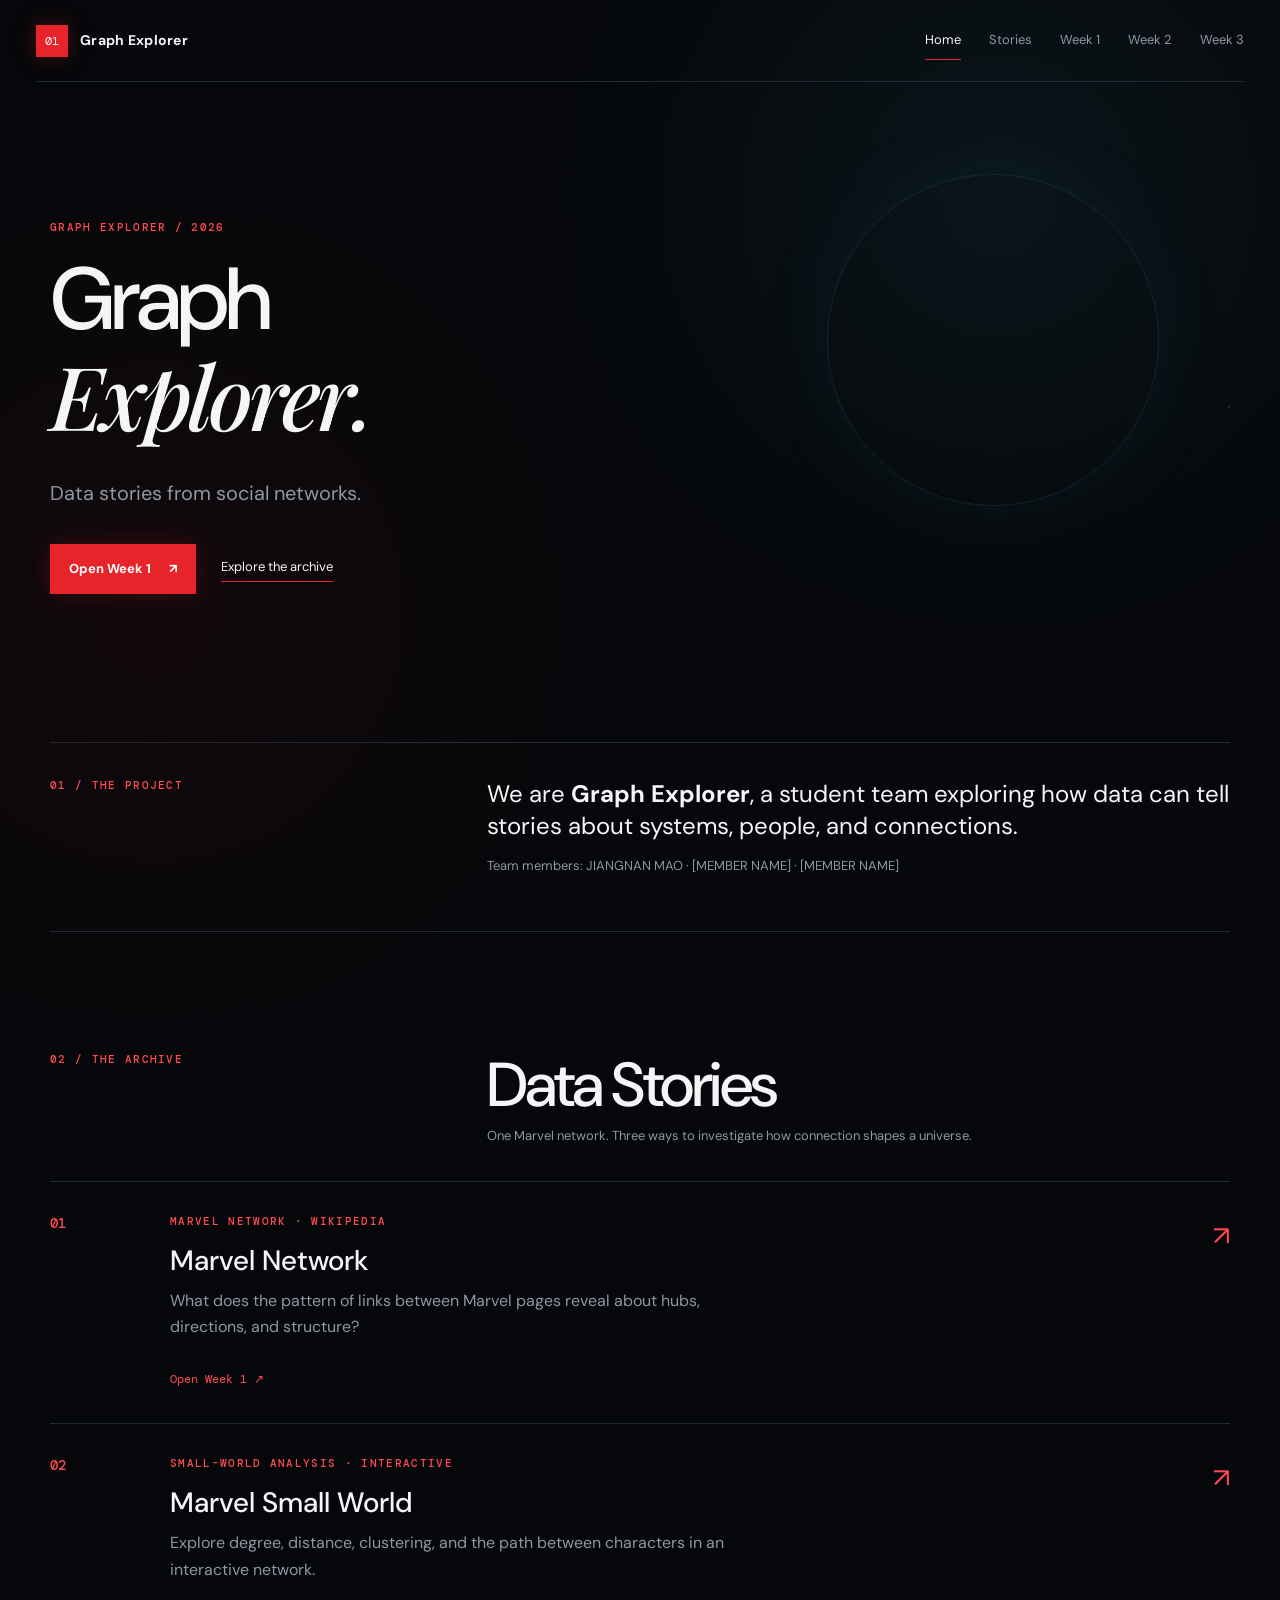
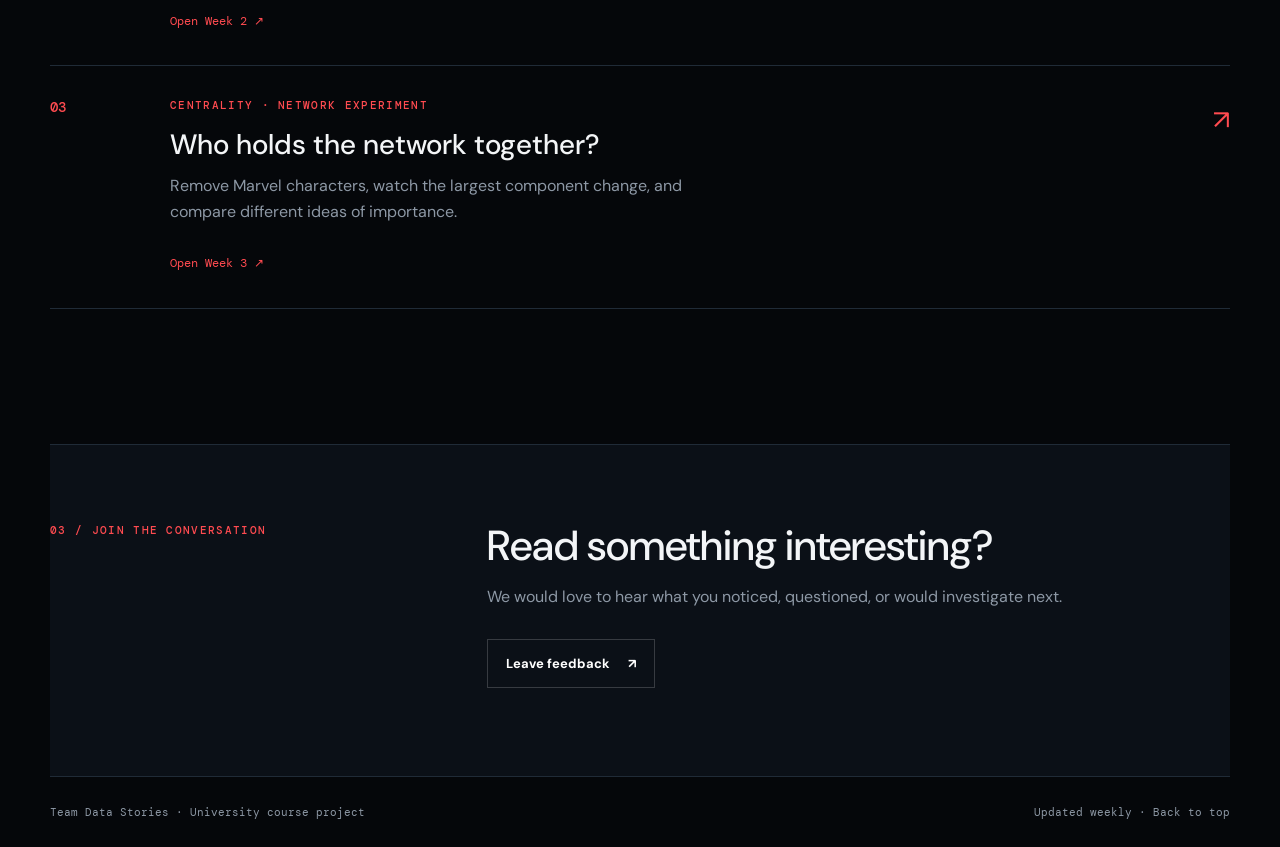
==== commit 5b09b563: "Add Week 3 Marvel network story" ====
--- a/index.html
+++ b/index.html
@@ -13,7 +13,7 @@
     <a class="brand" href="index.html" aria-label="Graph Explorer home"><span class="brand-mark">01</span><span>Graph Explorer</span></a>
     <button class="menu-toggle" type="button" aria-expanded="false" aria-controls="site-nav">Menu</button>
     <nav id="site-nav" class="site-nav" aria-label="Main navigation">
-      <a class="active" href="index.html">Home</a><a href="index.html#stories">Stories</a><a href="week1.html">Week 1</a><a href="week2/week2.html">Week 2</a>
+      <a class="active" href="index.html">Home</a><a href="index.html#stories">Stories</a><a href="week1.html">Week 1</a><a href="week2/week2.html">Week 2</a><a href="week3/week3.html">Week 3</a>
     </nav>
   </header>
   <main>
@@ -28,7 +28,7 @@
       <div class="hero-graphic" aria-label="Abstract network diagram showing connected points"><span class="orbit orbit-one"></span><span class="orbit orbit-two"></span><span class="node node-a"></span><span class="node node-b"></span><span class="node node-c"></span><span class="node node-d"></span><span class="node node-e"></span><span class="node node-f"></span><span class="line line-one"></span><span class="line line-two"></span><span class="line line-three"></span><span class="line line-four"></span><span class="graphic-label label-top">question</span><span class="graphic-label label-bottom">evidence</span></div>
     </section>
     <section class="intro-strip page-grid" aria-label="Project details"><p class="section-kicker">01 / The project</p><div><!-- EDIT HERE: replace the placeholders below with your team details. --><p class="intro-text">We are <strong>Graph Explorer</strong>, a student team exploring how data can tell stories about systems, people, and connections.</p><p class="muted">Team members: JIANGNAN MAO · [MEMBER NAME] · [MEMBER NAME]</p></div></section>
-    <section id="stories" class="stories-section page-grid" aria-labelledby="stories-title"><div class="section-heading"><p class="section-kicker">02 / The archive</p><h2 id="stories-title">Data Stories</h2><p class="muted">One Marvel network. Two ways to investigate how connection shapes a universe.</p></div><div class="story-list"><a class="story-card story-card-featured" href="week1.html"><div class="story-number">01</div><div class="story-content"><p class="tag">Marvel network · Wikipedia</p><h3>Marvel Network</h3><p>What does the pattern of links between Marvel pages reveal about hubs, directions, and structure?</p><span class="card-link">Open Week 1 <span aria-hidden="true">↗</span></span></div><div class="card-arrow" aria-hidden="true">↗</div></a><a class="story-card story-card-featured" href="week2/week2.html"><div class="story-number">02</div><div class="story-content"><p class="tag">Small-world analysis · Interactive</p><h3>Marvel Small World</h3><p>Explore degree, distance, clustering, and the path between characters in an interactive network.</p><span class="card-link">Open Week 2 <span aria-hidden="true">↗</span></span></div><div class="card-arrow" aria-hidden="true">↗</div></a></div></section>
+    <section id="stories" class="stories-section page-grid" aria-labelledby="stories-title"><div class="section-heading"><p class="section-kicker">02 / The archive</p><h2 id="stories-title">Data Stories</h2><p class="muted">One Marvel network. Three ways to investigate how connection shapes a universe.</p></div><div class="story-list"><a class="story-card story-card-featured" href="week1.html"><div class="story-number">01</div><div class="story-content"><p class="tag">Marvel network · Wikipedia</p><h3>Marvel Network</h3><p>What does the pattern of links between Marvel pages reveal about hubs, directions, and structure?</p><span class="card-link">Open Week 1 <span aria-hidden="true">↗</span></span></div><div class="card-arrow" aria-hidden="true">↗</div></a><a class="story-card story-card-featured" href="week2/week2.html"><div class="story-number">02</div><div class="story-content"><p class="tag">Small-world analysis · Interactive</p><h3>Marvel Small World</h3><p>Explore degree, distance, clustering, and the path between characters in an interactive network.</p><span class="card-link">Open Week 2 <span aria-hidden="true">↗</span></span></div><div class="card-arrow" aria-hidden="true">↗</div></a><a class="story-card story-card-featured" href="week3/week3.html"><div class="story-number">03</div><div class="story-content"><p class="tag">Centrality · Network experiment</p><h3>Who holds the network together?</h3><p>Remove Marvel characters, watch the largest component change, and compare different ideas of importance.</p><span class="card-link">Open Week 3 <span aria-hidden="true">↗</span></span></div><div class="card-arrow" aria-hidden="true">↗</div></a></div></section>
     <section id="feedback" class="feedback-band page-grid" aria-labelledby="feedback-title"><p class="section-kicker">03 / Join the conversation</p><div class="feedback-copy"><h2 id="feedback-title">Read something interesting?</h2><p>We would love to hear what you noticed, questioned, or would investigate next.</p><!-- EDIT HERE: replace the placeholder address before publishing. --><a class="button button-light" href="mailto:YOUR_TEAM_EMAIL@example.com?subject=Feedback%20on%20our%20data%20story">Leave feedback <span aria-hidden="true">↗</span></a></div></section>
   </main>
   <footer class="site-footer page-grid"><p>Team Data Stories · University course project</p><p>Updated weekly · <a href="index.html">Back to top</a></p></footer>
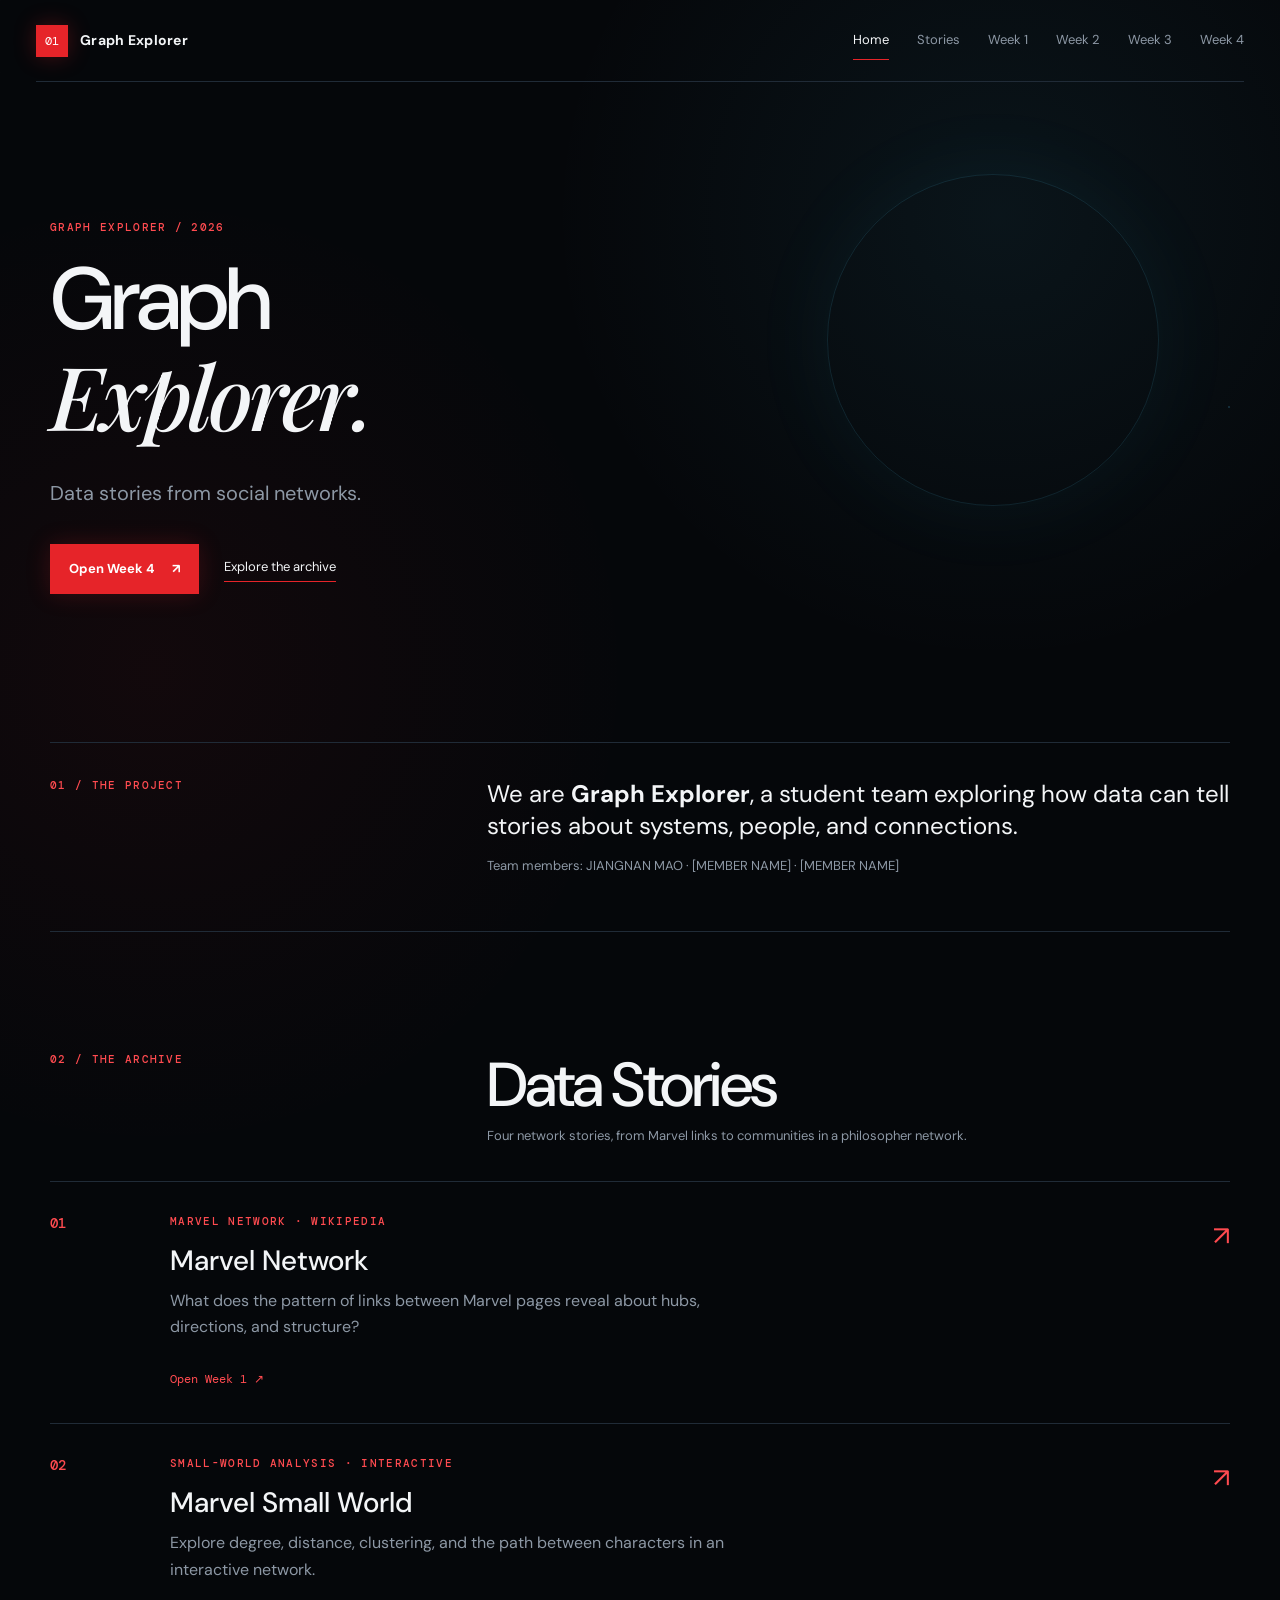
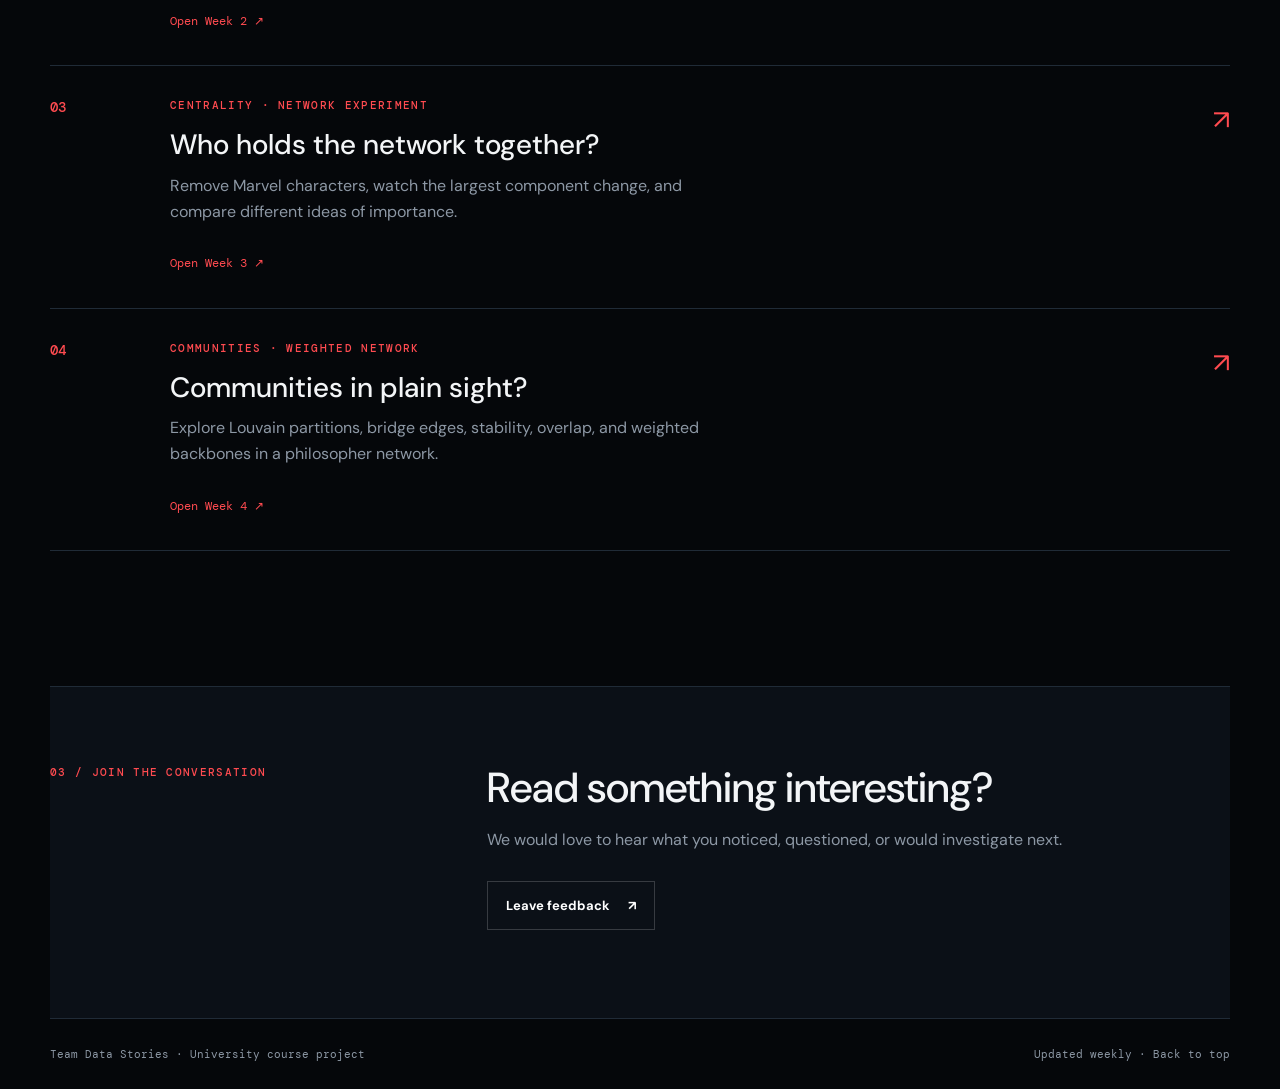
==== commit 82fb38b3: "Add Week 4 communities data story" ====
--- a/index.html
+++ b/index.html
@@ -13,7 +13,7 @@
     <a class="brand" href="index.html" aria-label="Graph Explorer home"><span class="brand-mark">01</span><span>Graph Explorer</span></a>
     <button class="menu-toggle" type="button" aria-expanded="false" aria-controls="site-nav">Menu</button>
     <nav id="site-nav" class="site-nav" aria-label="Main navigation">
-      <a class="active" href="index.html">Home</a><a href="index.html#stories">Stories</a><a href="week1.html">Week 1</a><a href="week2/week2.html">Week 2</a><a href="week3/week3.html">Week 3</a>
+      <a class="active" href="index.html">Home</a><a href="index.html#stories">Stories</a><a href="week1.html">Week 1</a><a href="week2/week2.html">Week 2</a><a href="week3/week3.html">Week 3</a><a href="week4/week4.html">Week 4</a>
     </nav>
   </header>
   <main>
@@ -23,12 +23,12 @@
         <!-- EDIT HERE: replace the project title and intro once your team has chosen them. -->
         <h1 id="hero-title">Graph<br><em>Explorer.</em></h1>
         <p class="hero-lede">Data stories from social networks.</p>
-        <div class="hero-actions"><a class="button button-dark" href="week1.html">Open Week 1 <span aria-hidden="true">↗</span></a><a class="text-link" href="#stories">Explore the archive</a></div>
+        <div class="hero-actions"><a class="button button-dark" href="week4/week4.html">Open Week 4 <span aria-hidden="true">↗</span></a><a class="text-link" href="#stories">Explore the archive</a></div>
       </div>
       <div class="hero-graphic" aria-label="Abstract network diagram showing connected points"><span class="orbit orbit-one"></span><span class="orbit orbit-two"></span><span class="node node-a"></span><span class="node node-b"></span><span class="node node-c"></span><span class="node node-d"></span><span class="node node-e"></span><span class="node node-f"></span><span class="line line-one"></span><span class="line line-two"></span><span class="line line-three"></span><span class="line line-four"></span><span class="graphic-label label-top">question</span><span class="graphic-label label-bottom">evidence</span></div>
     </section>
     <section class="intro-strip page-grid" aria-label="Project details"><p class="section-kicker">01 / The project</p><div><!-- EDIT HERE: replace the placeholders below with your team details. --><p class="intro-text">We are <strong>Graph Explorer</strong>, a student team exploring how data can tell stories about systems, people, and connections.</p><p class="muted">Team members: JIANGNAN MAO · [MEMBER NAME] · [MEMBER NAME]</p></div></section>
-    <section id="stories" class="stories-section page-grid" aria-labelledby="stories-title"><div class="section-heading"><p class="section-kicker">02 / The archive</p><h2 id="stories-title">Data Stories</h2><p class="muted">One Marvel network. Three ways to investigate how connection shapes a universe.</p></div><div class="story-list"><a class="story-card story-card-featured" href="week1.html"><div class="story-number">01</div><div class="story-content"><p class="tag">Marvel network · Wikipedia</p><h3>Marvel Network</h3><p>What does the pattern of links between Marvel pages reveal about hubs, directions, and structure?</p><span class="card-link">Open Week 1 <span aria-hidden="true">↗</span></span></div><div class="card-arrow" aria-hidden="true">↗</div></a><a class="story-card story-card-featured" href="week2/week2.html"><div class="story-number">02</div><div class="story-content"><p class="tag">Small-world analysis · Interactive</p><h3>Marvel Small World</h3><p>Explore degree, distance, clustering, and the path between characters in an interactive network.</p><span class="card-link">Open Week 2 <span aria-hidden="true">↗</span></span></div><div class="card-arrow" aria-hidden="true">↗</div></a><a class="story-card story-card-featured" href="week3/week3.html"><div class="story-number">03</div><div class="story-content"><p class="tag">Centrality · Network experiment</p><h3>Who holds the network together?</h3><p>Remove Marvel characters, watch the largest component change, and compare different ideas of importance.</p><span class="card-link">Open Week 3 <span aria-hidden="true">↗</span></span></div><div class="card-arrow" aria-hidden="true">↗</div></a></div></section>
+    <section id="stories" class="stories-section page-grid" aria-labelledby="stories-title"><div class="section-heading"><p class="section-kicker">02 / The archive</p><h2 id="stories-title">Data Stories</h2><p class="muted">Four network stories, from Marvel links to communities in a philosopher network.</p></div><div class="story-list"><a class="story-card story-card-featured" href="week1.html"><div class="story-number">01</div><div class="story-content"><p class="tag">Marvel network · Wikipedia</p><h3>Marvel Network</h3><p>What does the pattern of links between Marvel pages reveal about hubs, directions, and structure?</p><span class="card-link">Open Week 1 <span aria-hidden="true">↗</span></span></div><div class="card-arrow" aria-hidden="true">↗</div></a><a class="story-card story-card-featured" href="week2/week2.html"><div class="story-number">02</div><div class="story-content"><p class="tag">Small-world analysis · Interactive</p><h3>Marvel Small World</h3><p>Explore degree, distance, clustering, and the path between characters in an interactive network.</p><span class="card-link">Open Week 2 <span aria-hidden="true">↗</span></span></div><div class="card-arrow" aria-hidden="true">↗</div></a><a class="story-card story-card-featured" href="week3/week3.html"><div class="story-number">03</div><div class="story-content"><p class="tag">Centrality · Network experiment</p><h3>Who holds the network together?</h3><p>Remove Marvel characters, watch the largest component change, and compare different ideas of importance.</p><span class="card-link">Open Week 3 <span aria-hidden="true">↗</span></span></div><div class="card-arrow" aria-hidden="true">↗</div></a><a class="story-card story-card-featured" href="week4/week4.html"><div class="story-number">04</div><div class="story-content"><p class="tag">Communities · Weighted network</p><h3>Communities in plain sight?</h3><p>Explore Louvain partitions, bridge edges, stability, overlap, and weighted backbones in a philosopher network.</p><span class="card-link">Open Week 4 <span aria-hidden="true">↗</span></span></div><div class="card-arrow" aria-hidden="true">↗</div></a></div></section>
     <section id="feedback" class="feedback-band page-grid" aria-labelledby="feedback-title"><p class="section-kicker">03 / Join the conversation</p><div class="feedback-copy"><h2 id="feedback-title">Read something interesting?</h2><p>We would love to hear what you noticed, questioned, or would investigate next.</p><!-- EDIT HERE: replace the placeholder address before publishing. --><a class="button button-light" href="mailto:YOUR_TEAM_EMAIL@example.com?subject=Feedback%20on%20our%20data%20story">Leave feedback <span aria-hidden="true">↗</span></a></div></section>
   </main>
   <footer class="site-footer page-grid"><p>Team Data Stories · University course project</p><p>Updated weekly · <a href="index.html">Back to top</a></p></footer>
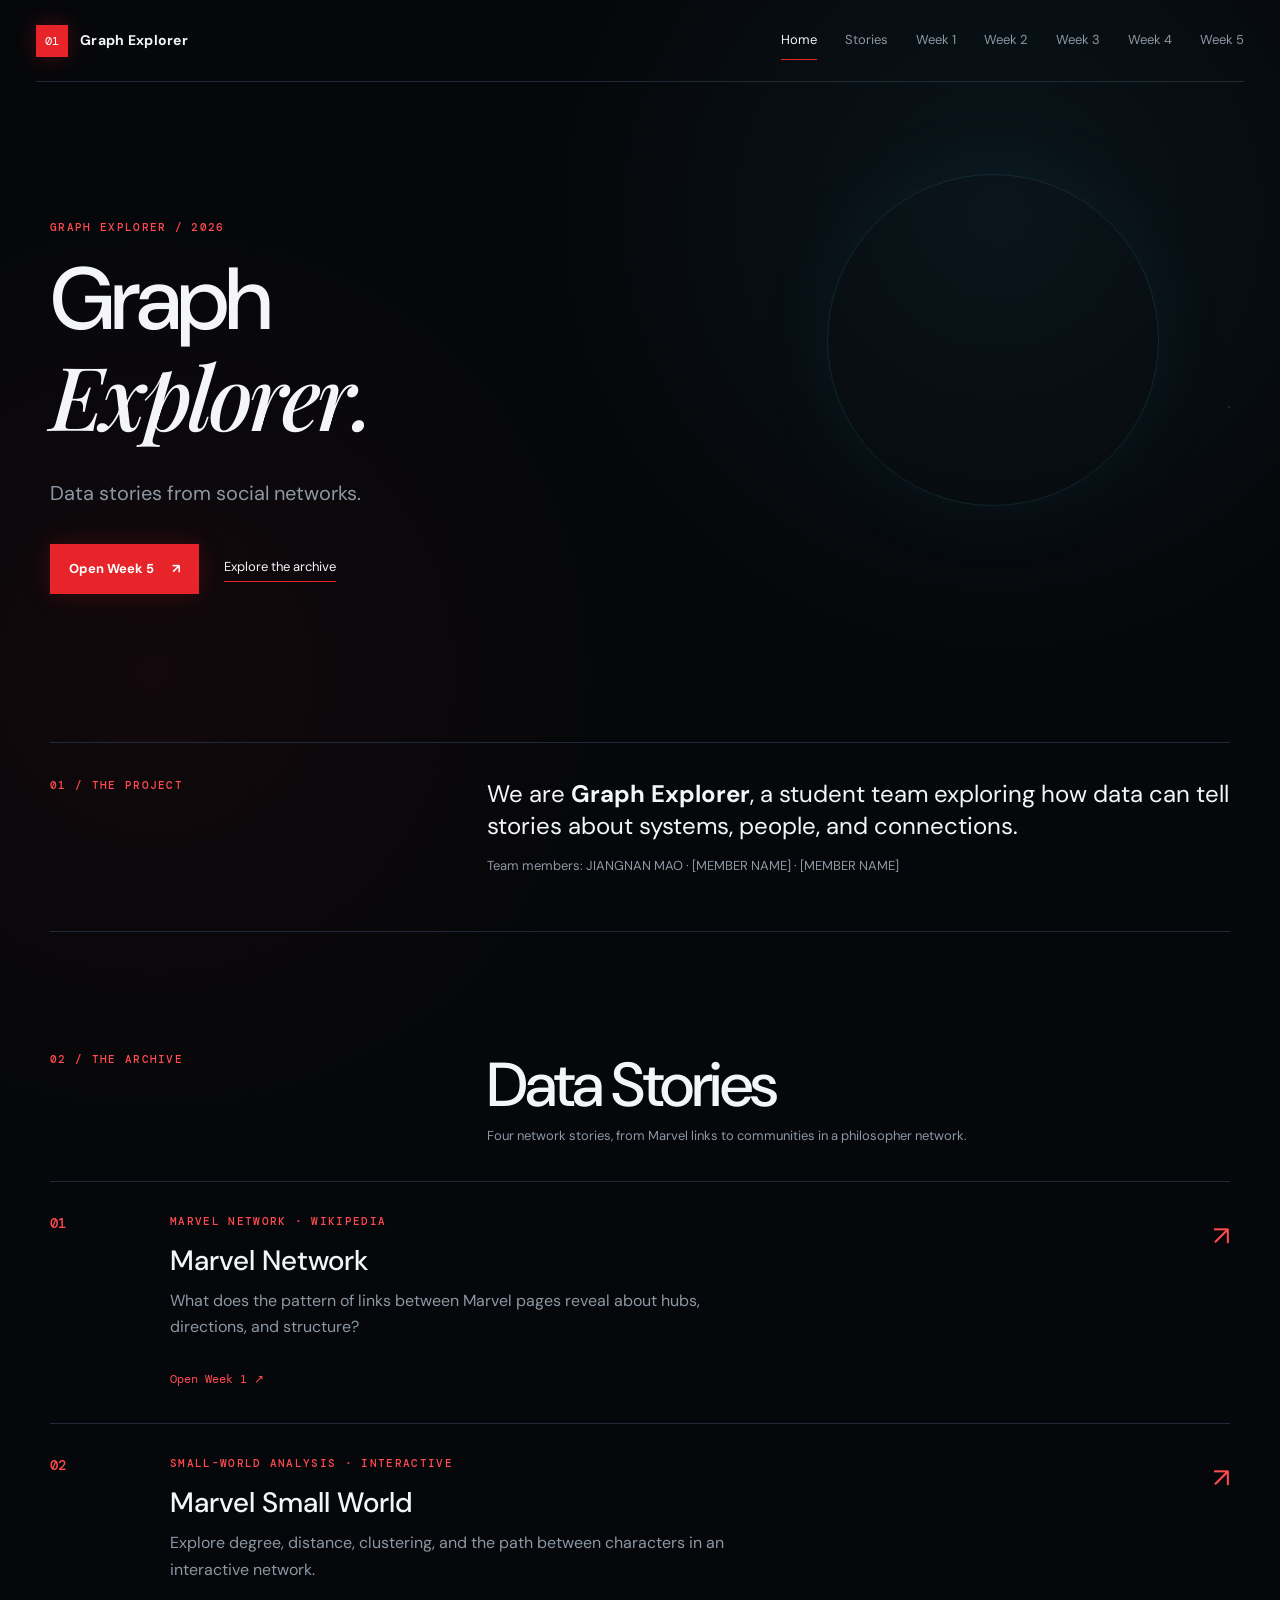
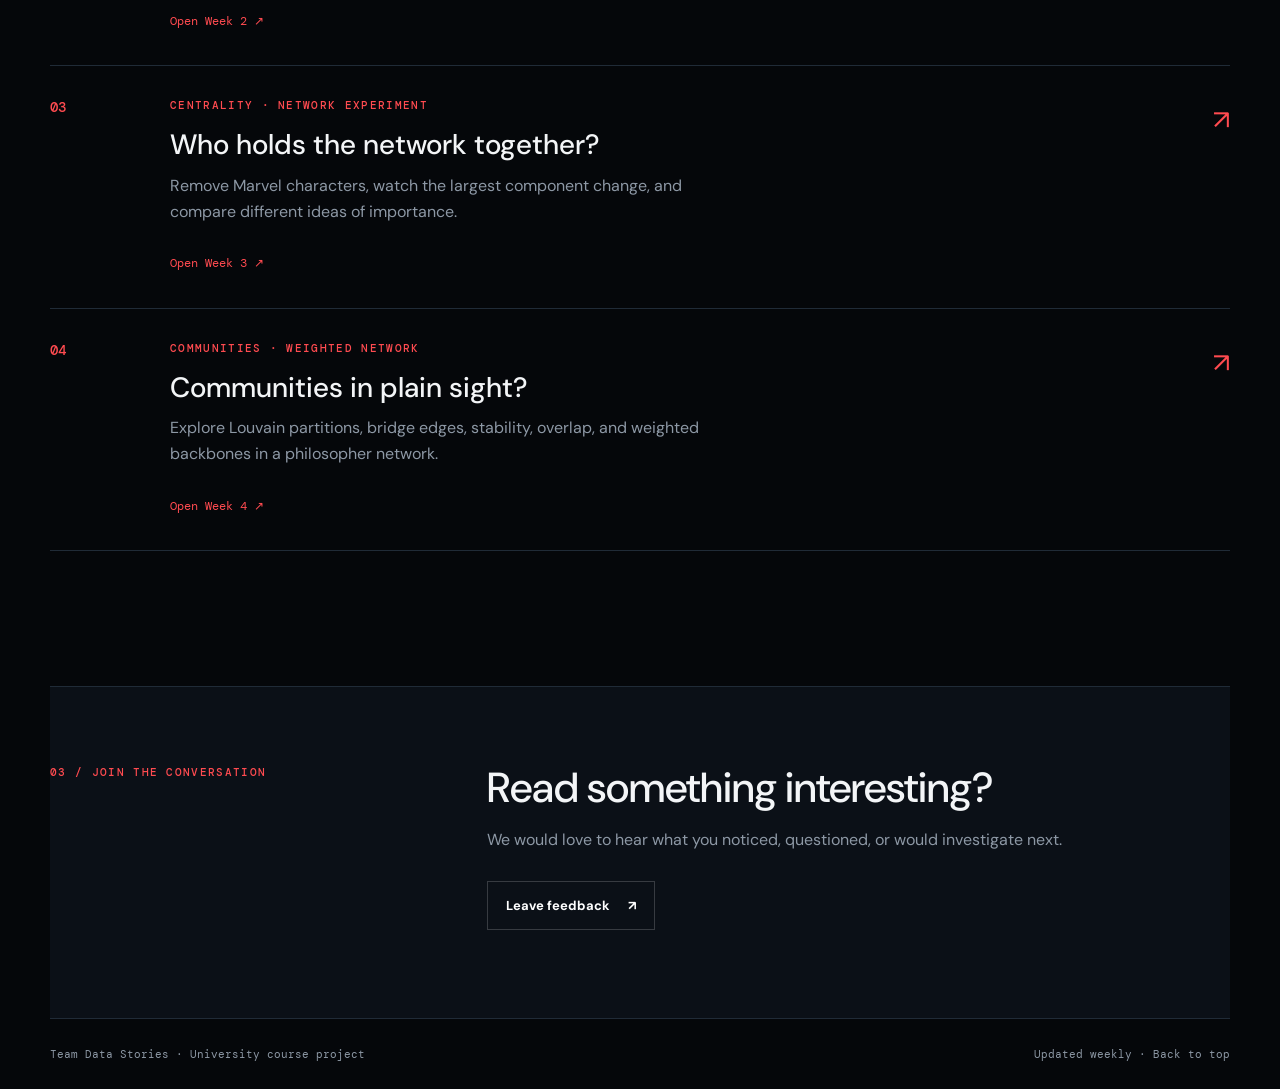
==== commit bb82d6f2: "Add Week 5 Frenemies data story" ====
--- a/index.html
+++ b/index.html
@@ -13,7 +13,7 @@
     <a class="brand" href="index.html" aria-label="Graph Explorer home"><span class="brand-mark">01</span><span>Graph Explorer</span></a>
     <button class="menu-toggle" type="button" aria-expanded="false" aria-controls="site-nav">Menu</button>
     <nav id="site-nav" class="site-nav" aria-label="Main navigation">
-      <a class="active" href="index.html">Home</a><a href="index.html#stories">Stories</a><a href="week1.html">Week 1</a><a href="week2/week2.html">Week 2</a><a href="week3/week3.html">Week 3</a><a href="week4/week4.html">Week 4</a>
+      <a class="active" href="index.html">Home</a><a href="index.html#stories">Stories</a><a href="week1.html">Week 1</a><a href="week2/week2.html">Week 2</a><a href="week3/week3.html">Week 3</a><a href="week4/week4.html">Week 4</a><a href="week5/week5.html">Week 5</a>
     </nav>
   </header>
   <main>
@@ -23,7 +23,7 @@
         <!-- EDIT HERE: replace the project title and intro once your team has chosen them. -->
         <h1 id="hero-title">Graph<br><em>Explorer.</em></h1>
         <p class="hero-lede">Data stories from social networks.</p>
-        <div class="hero-actions"><a class="button button-dark" href="week4/week4.html">Open Week 4 <span aria-hidden="true">↗</span></a><a class="text-link" href="#stories">Explore the archive</a></div>
+        <div class="hero-actions"><a class="button button-dark" href="week5/week5.html">Open Week 5 <span aria-hidden="true">↗</span></a><a class="text-link" href="#stories">Explore the archive</a></div>
       </div>
       <div class="hero-graphic" aria-label="Abstract network diagram showing connected points"><span class="orbit orbit-one"></span><span class="orbit orbit-two"></span><span class="node node-a"></span><span class="node node-b"></span><span class="node node-c"></span><span class="node node-d"></span><span class="node node-e"></span><span class="node node-f"></span><span class="line line-one"></span><span class="line line-two"></span><span class="line line-three"></span><span class="line line-four"></span><span class="graphic-label label-top">question</span><span class="graphic-label label-bottom">evidence</span></div>
     </section>
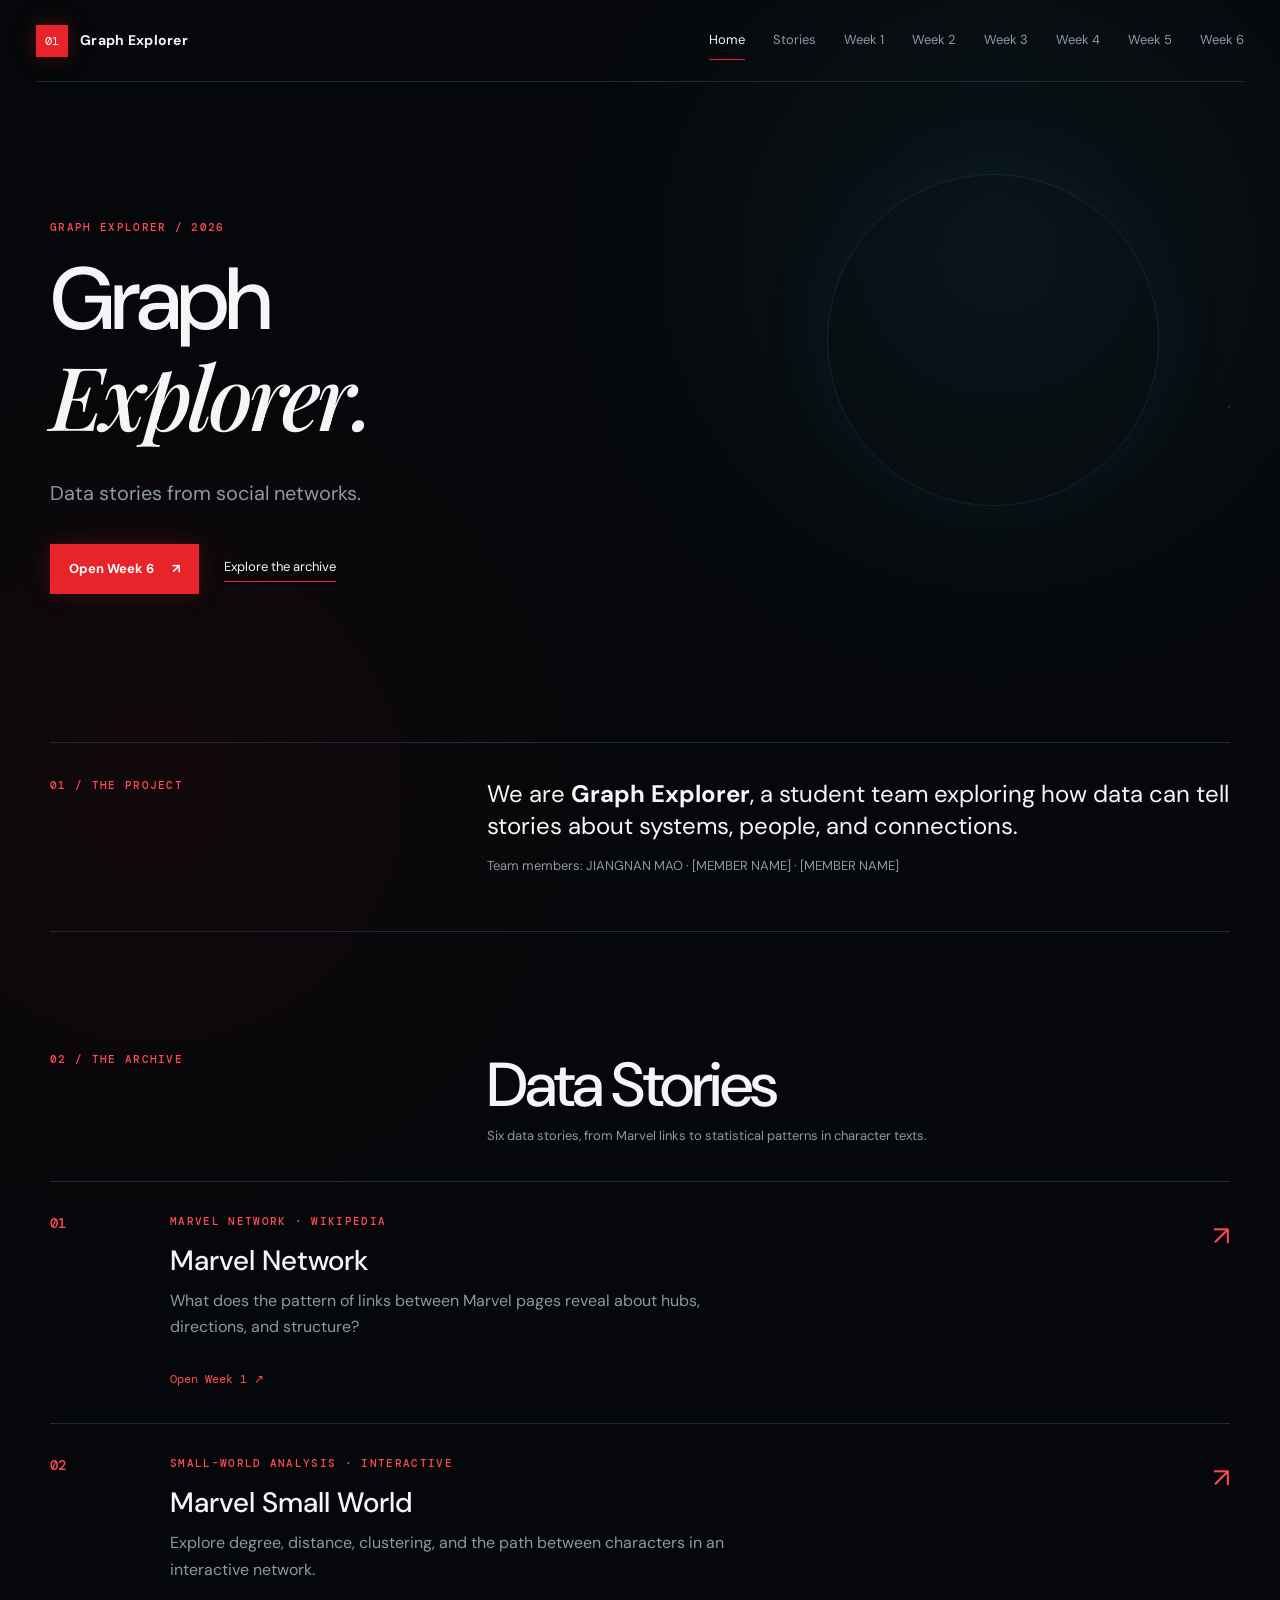
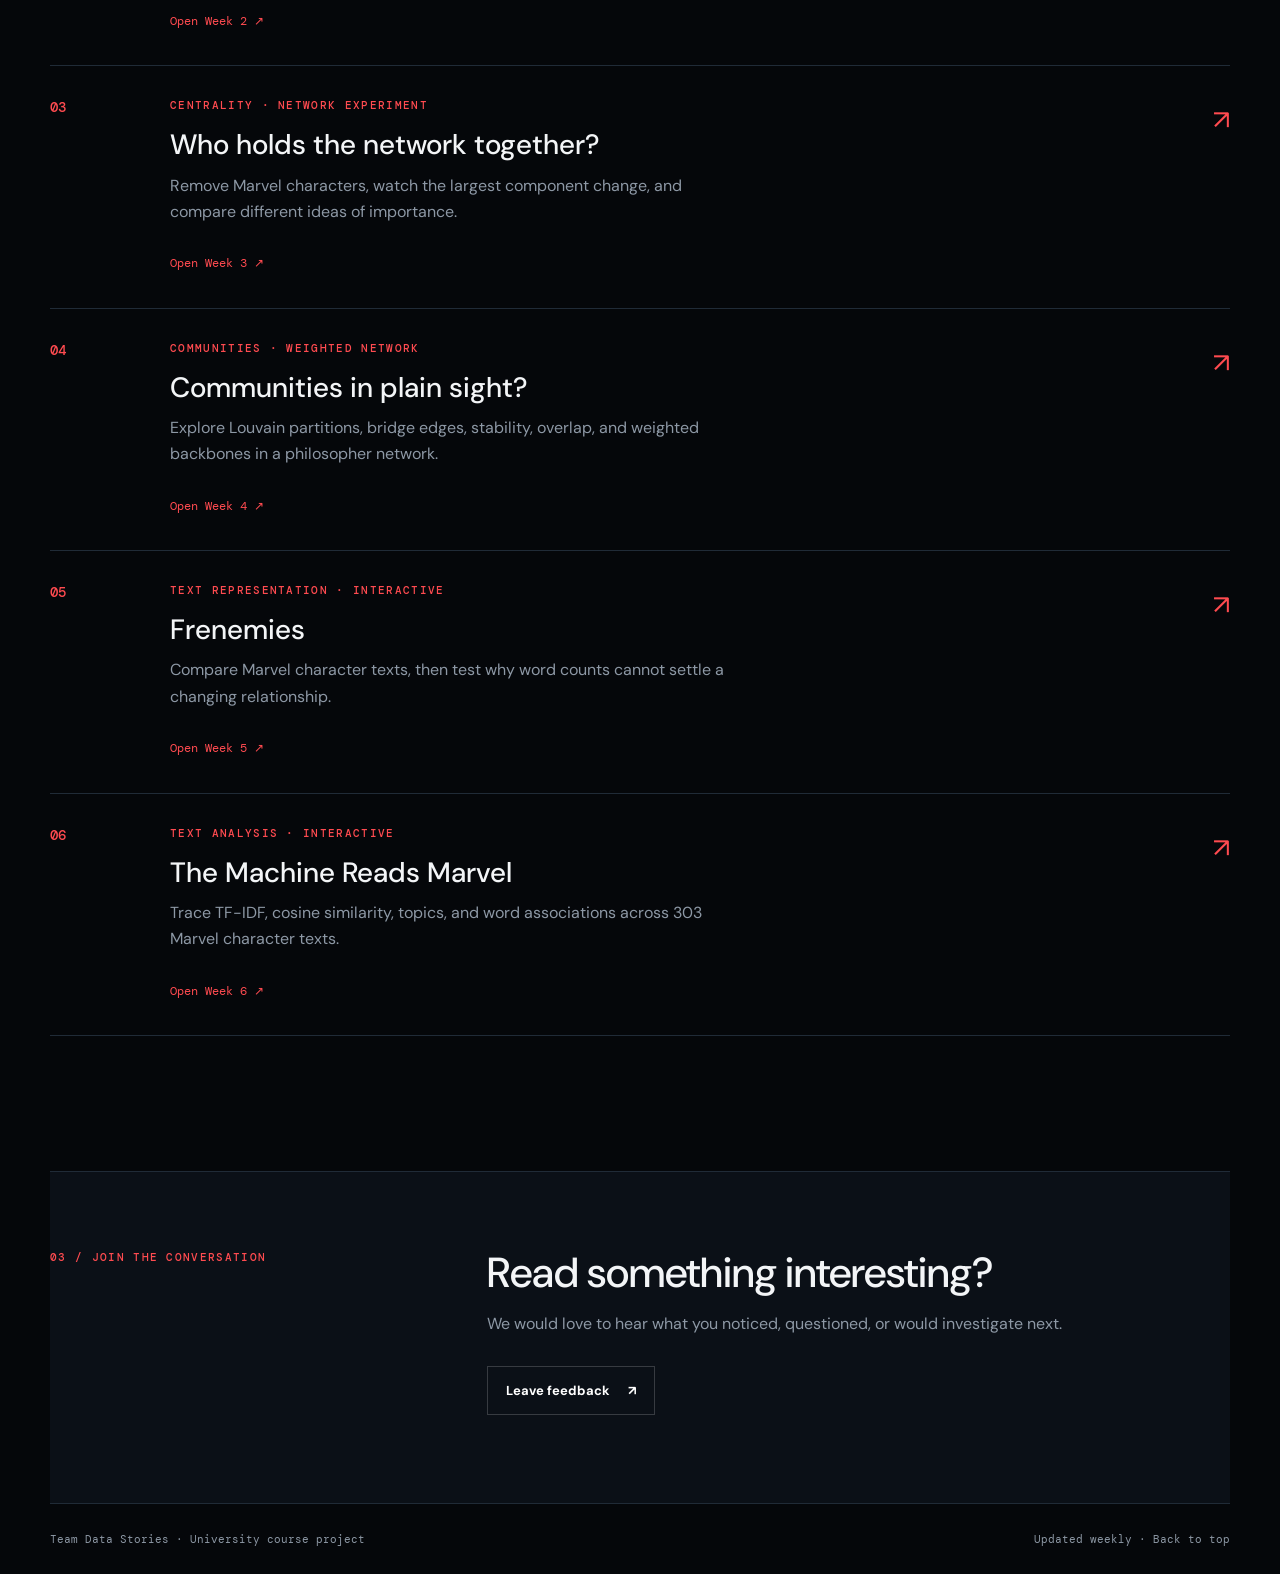
==== commit d435c836: "Add Week 6 to homepage archive" ====
--- a/index.html
+++ b/index.html
@@ -13,7 +13,7 @@
     <a class="brand" href="index.html" aria-label="Graph Explorer home"><span class="brand-mark">01</span><span>Graph Explorer</span></a>
     <button class="menu-toggle" type="button" aria-expanded="false" aria-controls="site-nav">Menu</button>
     <nav id="site-nav" class="site-nav" aria-label="Main navigation">
-      <a class="active" href="index.html">Home</a><a href="index.html#stories">Stories</a><a href="week1.html">Week 1</a><a href="week2/week2.html">Week 2</a><a href="week3/week3.html">Week 3</a><a href="week4/week4.html">Week 4</a><a href="week5/week5.html">Week 5</a>
+      <a class="active" href="index.html">Home</a><a href="index.html#stories">Stories</a><a href="week1.html">Week 1</a><a href="week2/week2.html">Week 2</a><a href="week3/week3.html">Week 3</a><a href="week4/week4.html">Week 4</a><a href="week5/week5.html">Week 5</a><a href="week6/week6.html">Week 6</a>
     </nav>
   </header>
   <main>
@@ -23,7 +23,7 @@
         <!-- EDIT HERE: replace the project title and intro once your team has chosen them. -->
         <h1 id="hero-title">Graph<br><em>Explorer.</em></h1>
         <p class="hero-lede">Data stories from social networks.</p>
-        <div class="hero-actions"><a class="button button-dark" href="week5/week5.html">Open Week 5 <span aria-hidden="true">↗</span></a><a class="text-link" href="#stories">Explore the archive</a></div>
+        <div class="hero-actions"><a class="button button-dark" href="week6/week6.html">Open Week 6 <span aria-hidden="true">↗</span></a><a class="text-link" href="#stories">Explore the archive</a></div>
       </div>
       <div class="hero-graphic" aria-label="Abstract network diagram showing connected points"><span class="orbit orbit-one"></span><span class="orbit orbit-two"></span><span class="node node-a"></span><span class="node node-b"></span><span class="node node-c"></span><span class="node node-d"></span><span class="node node-e"></span><span class="node node-f"></span><span class="line line-one"></span><span class="line line-two"></span><span class="line line-three"></span><span class="line line-four"></span><span class="graphic-label label-top">question</span><span class="graphic-label label-bottom">evidence</span></div>
     </section>
